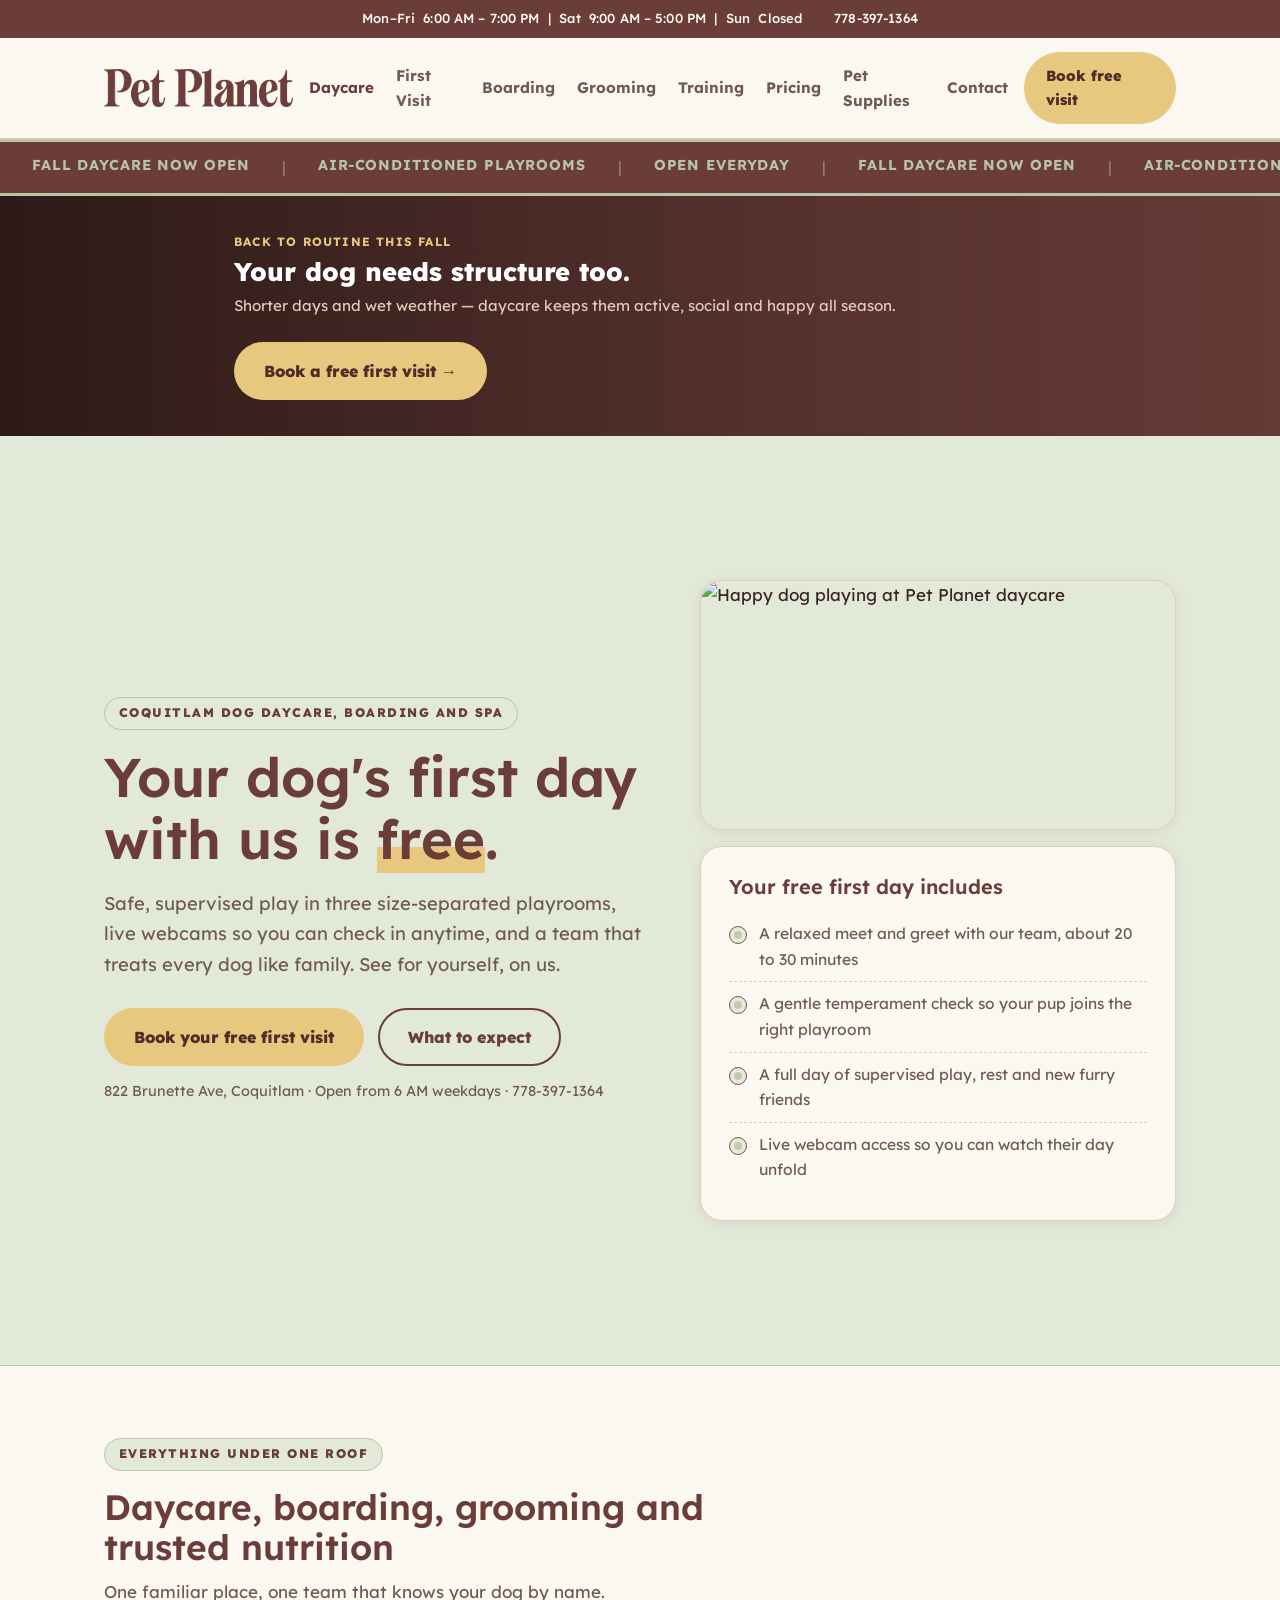
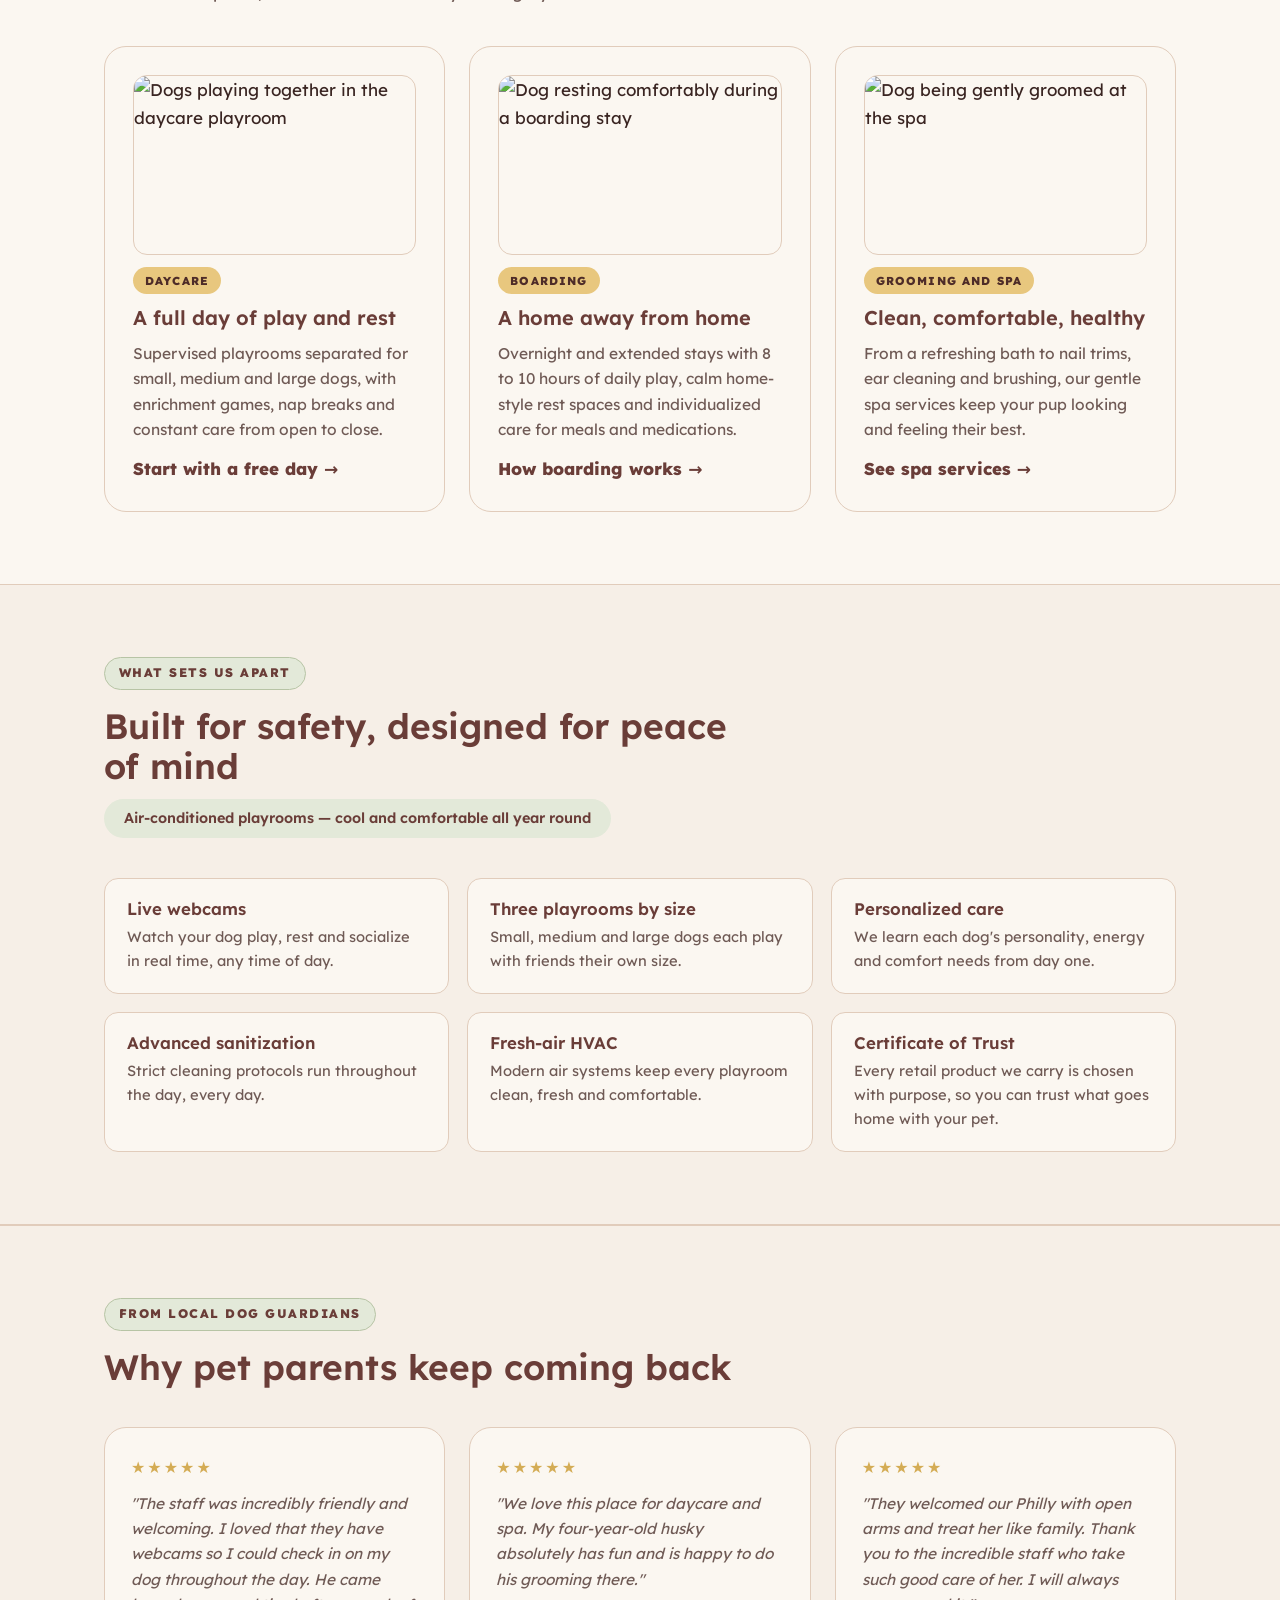
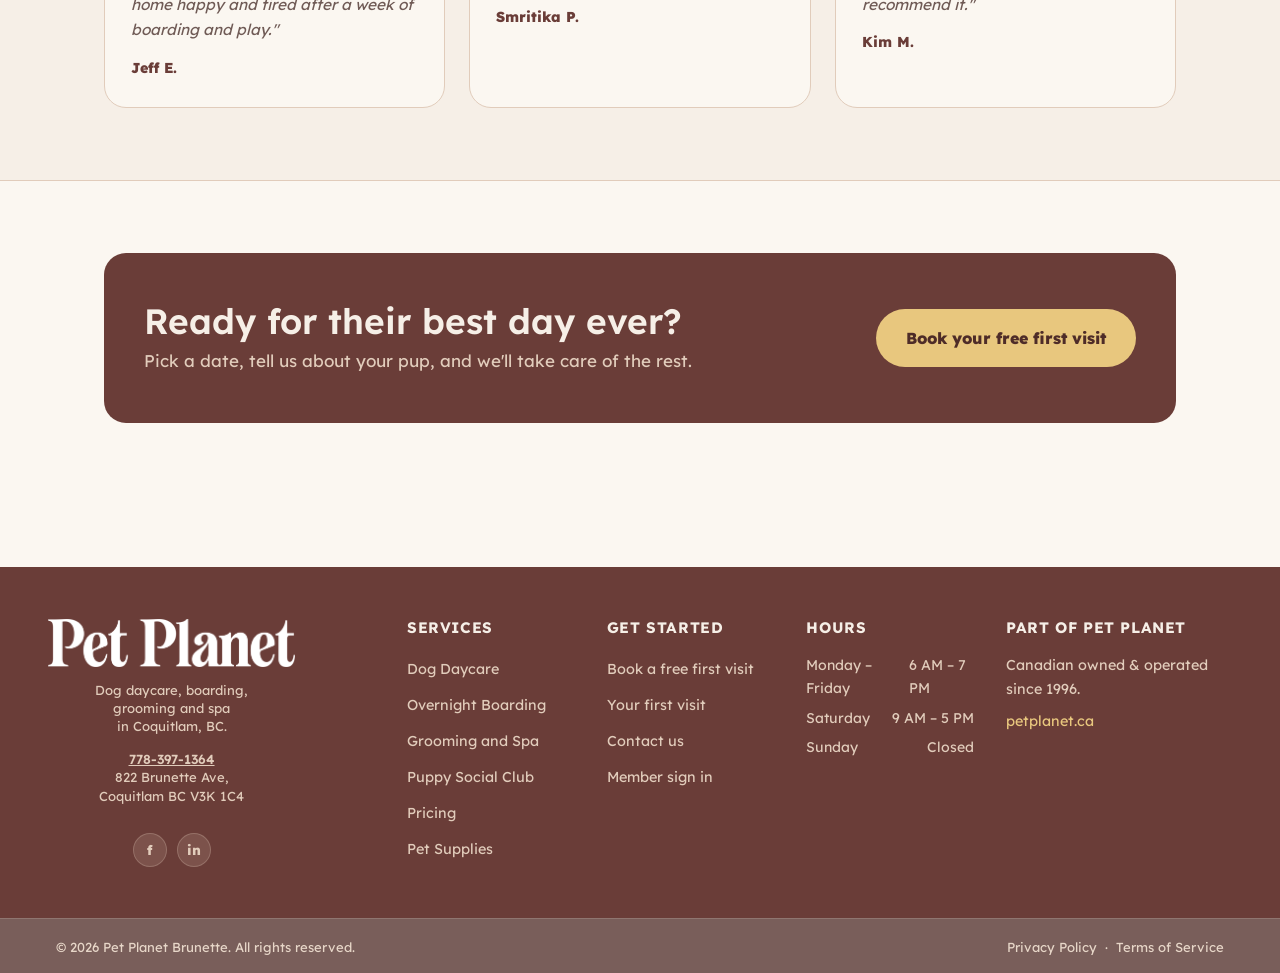
==== index.html @ 29792a13 "Update hours: Sunday closed, top-bar shows Sat/Sun separately - Footer hours-row: Sunday changed fro" ====
<!DOCTYPE html>
<html lang="en">
<head>
<!-- Google tag (gtag.js) -->
<script async src="https://www.googletagmanager.com/gtag/js?id=G-MD1CS3MQ7S"></script>
<script>
  window.dataLayer = window.dataLayer || [];
  function gtag(){dataLayer.push(arguments);}
  gtag('js', new Date());

  gtag('config', 'G-MD1CS3MQ7S');
</script>
<meta charset="UTF-8">
<meta name="viewport" content="width=device-width, initial-scale=1">
<title>Dog Daycare, Boarding and Grooming in Coquitlam | Pet Planet Brunette</title>
<meta name="description" content="Pet Planet Brunette is Coquitlam's dog daycare with live webcams, size-separated playrooms, overnight boarding and spa services. Your dog's first day is free.">
<link rel="preconnect" href="https://fonts.googleapis.com">
<link rel="preconnect" href="https://fonts.gstatic.com" crossorigin>
<link href="https://fonts.googleapis.com/css2?family=Lexend:wght@300;400;500;600;700;800&display=swap" rel="stylesheet">
<link rel="stylesheet" href="assets/styles.css">
</head>
<body>

<div class="top-bar">
  <span>Mon&ndash;Fri &nbsp;6:00 AM &ndash; 7:00 PM &nbsp;|&nbsp; Sat &nbsp;9:00 AM &ndash; 5:00 PM &nbsp;|&nbsp; Sun &nbsp;Closed</span>
  <span><a href="tel:7783971364">778-397-1364</a></span>
</div>
<header class="site-header">
  <div class="header-inner">
    <a class="logo" href="index.html">
      <img class="logo-img"
           src="assets/Pet-Planet-Wordmark-Bark-RGB.png"
           alt="Pet Planet Brunette"
           onerror="this.style.display='none';this.nextElementSibling.style.display='inline'">
      <span class="logo-fallback">Pet Planet <span>Brunette</span></span>
    </a>
    <button class="nav-toggle" aria-expanded="false" aria-label="Open menu">&#9776;</button>
    <nav class="main-nav">
      <a href="index.html" class="active">Daycare</a>
      <a href="first-visit.html">First Visit</a>
      <a href="boarding.html">Boarding</a>
      <a href="grooming.html">Grooming</a>
      <a href="training.html">Training</a>
      <a href="pricing.html">Pricing</a>
      <a href="pet-supplies.html">Pet Supplies</a>
      <a href="contact.html">Contact</a>
    </nav>
    <div class="header-cta">
      
      <a class="btn btn-primary btn-sm" href="book.html">Book free visit</a>
    </div>
  </div>
</header>

<!-- Ticker Ribbon -->
<div class="ticker-wrap">
  <div class="ticker-track">
    <span class="ticker-item">Fall Daycare Now Open</span>
    <span class="ticker-sep">|</span>
    <span class="ticker-item">Air-Conditioned Playrooms</span>
    <span class="ticker-sep">|</span>
    <span class="ticker-item">Open Everyday</span>
    <span class="ticker-sep">|</span>
    <span class="ticker-item">Fall Daycare Now Open</span>
    <span class="ticker-sep">|</span>
    <span class="ticker-item">Air-Conditioned Playrooms</span>
    <span class="ticker-sep">|</span>
    <span class="ticker-item">Open Everyday</span>
    <span class="ticker-sep">|</span>
  </div>
</div>

<section class="summer-banner" style="background:var(--bark);padding:36px 0;">
  <div class="summer-banner-inner" style="max-width:860px;margin:0 auto;padding:0 24px;display:flex;align-items:center;justify-content:space-between;gap:24px;flex-wrap:wrap;">
    <div>
      <p style="font-size:0.75rem;font-weight:700;text-transform:uppercase;letter-spacing:0.1em;color:var(--butter);margin-bottom:6px;">Back to routine this fall</p>
      <h2 style="font-size:1.6rem;font-weight:800;color:#fff;margin:0 0 6px;line-height:1.15;">Your dog needs structure too.</h2>
      <p style="color:var(--bone);font-size:0.95rem;margin:0;">Shorter days and wet weather — daycare keeps them active, social and happy all season.</p>
    </div>
    <a class="btn" href="book.html" style="background:var(--butter);color:var(--bark-deep);font-weight:800;white-space:nowrap;flex-shrink:0;">Book a free first visit &rarr;</a>
  </div>
</section>

<section class="hero">
  <div class="hero-inner">
    <div>
      <span class="eyebrow">Coquitlam dog daycare, boarding and spa</span>
      <h1>Your dog's first day with us is <em>free</em>.</h1>
      <p class="lede">Safe, supervised play in three size-separated playrooms, live webcams so you can check in anytime, and a team that treats every dog like family. See for yourself, on us.</p>
      <div class="hero-actions">
        <a class="btn btn-primary" href="book.html">Book your free first visit</a>
        <a class="btn btn-ghost" href="first-visit.html">What to expect</a>
      </div>
      <p class="hero-note">822 Brunette Ave, Coquitlam &middot; Open from 6 AM weekdays &middot; 778-397-1364</p>
    </div>
    <div>
      <img class="hero-img" src="https://images.unsplash.com/photo-1548199973-03cce0bbc87b?w=800&q=80" alt="Happy dog playing at Pet Planet daycare">
      <div class="hero-card">
      <h3>Your free first day includes</h3>
      <ul>
        <li>A relaxed meet and greet with our team, about 20 to 30 minutes</li>
        <li>A gentle temperament check so your pup joins the right playroom</li>
        <li>A full day of supervised play, rest and new furry friends</li>
        <li>Live webcam access so you can watch their day unfold</li>
      </ul>
      </div>
    </div>
  </div>
</section>

<section>
  <div class="wrap">
    <div class="section-head">
      <span class="eyebrow">Everything under one roof</span>
      <h2>Daycare, boarding, grooming and trusted nutrition</h2>
      <p>One familiar place, one team that knows your dog by name.</p>
    </div>
    <div class="grid-3">
      <div class="card">
        <img loading="lazy" class="card-img" src="https://images.unsplash.com/photo-1587300003388-59208cc962cb?w=800&q=80" alt="Dogs playing together in the daycare playroom">
        <span class="tag">Daycare</span>
        <h3>A full day of play and rest</h3>
        <p>Supervised playrooms separated for small, medium and large dogs, with enrichment games, nap breaks and constant care from open to close.</p>
        <a class="cardlink" href="book.html">Start with a free day</a>
      </div>
      <div class="card">
        <img loading="lazy" class="card-img" src="https://images.unsplash.com/photo-1601758124510-52d02ddb7cbd?w=800&q=80" alt="Dog resting comfortably during a boarding stay">
        <span class="tag">Boarding</span>
        <h3>A home away from home</h3>
        <p>Overnight and extended stays with 8 to 10 hours of daily play, calm home-style rest spaces and individualized care for meals and medications.</p>
        <a class="cardlink" href="boarding.html">How boarding works</a>
      </div>
      <div class="card">
        <img loading="lazy" class="card-img" src="https://petplanet.ca/cdn/shop/files/file-a8862ad0a637fb418cb507e1fcab39f8742d93dd534c00fbfde0d6636567190e.png?v=1776967943&width=1440" alt="Dog being gently groomed at the spa">
        <span class="tag">Grooming and spa</span>
        <h3>Clean, comfortable, healthy</h3>
        <p>From a refreshing bath to nail trims, ear cleaning and brushing, our gentle spa services keep your pup looking and feeling their best.</p>
        <a class="cardlink" href="grooming.html">See spa services</a>
      </div>
    </div>
  </div>
</section>

<section class="alt">
  <div class="wrap">
    <div class="section-head">
      <span class="eyebrow">What sets us apart</span>
      <h2>Built for safety, designed for peace of mind</h2>
      <p class="ac-note" style="display:inline-flex;align-items:center;gap:8px;background:var(--sage-light);border-radius:999px;padding:8px 20px;font-size:0.9rem;font-weight:600;color:var(--bark);margin-top:12px;">Air-conditioned playrooms &mdash; cool and comfortable all year round</p>
    </div>
    <div class="features">
      <div class="feature"><h3>Live webcams</h3><p>Watch your dog play, rest and socialize in real time, any time of day.</p></div>
      <div class="feature"><h3>Three playrooms by size</h3><p>Small, medium and large dogs each play with friends their own size.</p></div>
      <div class="feature"><h3>Personalized care</h3><p>We learn each dog's personality, energy and comfort needs from day one.</p></div>
      <div class="feature"><h3>Advanced sanitization</h3><p>Strict cleaning protocols run throughout the day, every day.</p></div>
      <div class="feature"><h3>Fresh-air HVAC</h3><p>Modern air systems keep every playroom clean, fresh and comfortable.</p></div>
      <div class="feature"><h3>Certificate of Trust</h3><p>Every retail product we carry is chosen with purpose, so you can trust what goes home with your pet.</p></div>
    </div>
  </div>
</section>


<section class="alt">
  <div class="wrap">
    <div class="section-head">
      <span class="eyebrow">From local dog guardians</span>
      <h2>Why pet parents keep coming back</h2>
    </div>
    <div class="grid-3">
      <div class="review">
        <div class="stars">&#9733;&#9733;&#9733;&#9733;&#9733;</div>
        <p>"The staff was incredibly friendly and welcoming. I loved that they have webcams so I could check in on my dog throughout the day. He came home happy and tired after a week of boarding and play."</p>
        <p class="who">Jeff E.</p>
      </div>
      <div class="review">
        <div class="stars">&#9733;&#9733;&#9733;&#9733;&#9733;</div>
        <p>"We love this place for daycare and spa. My four-year-old husky absolutely has fun and is happy to do his grooming there."</p>
        <p class="who">Smritika P.</p>
      </div>
      <div class="review">
        <div class="stars">&#9733;&#9733;&#9733;&#9733;&#9733;</div>
        <p>"They welcomed our Philly with open arms and treat her like family. Thank you to the incredible staff who take such good care of her. I will always recommend it."</p>
        <p class="who">Kim M.</p>
      </div>
    </div>
  </div>
</section>

<section>
  <div class="wrap">
    <div class="cta-banner">
      <div>
        <h2>Ready for their best day ever?</h2>
        <p>Pick a date, tell us about your pup, and we'll take care of the rest.</p>
      </div>
      <a class="btn btn-primary" href="book.html">Book your free first visit</a>
    </div>
  </div>
</section>

<footer class="site-footer">
  <div class="footer-left">
    <img src="assets/Pet-Planet-Wordmark-Bark-RGB.png" alt="Pet Planet Brunette" style="filter:brightness(10);">
    <p>Dog daycare, boarding,<br>grooming and spa<br>in Coquitlam, BC.</p>
    <p><a href="tel:7783971364" style="color:var(--bone);font-weight:600;">778-397-1364</a><br>822 Brunette Ave,<br>Coquitlam BC V3K 1C4</p>
    <div class="footer-social">
      <a href="https://www.facebook.com/Petplanetbrunette" aria-label="Facebook" title="Facebook">f</a>
      <a href="https://www.instagram.com/petplanetbrunette/" aria-label="Instagram" title="Instagram">in</a>
    </div>
  </div>
  <div class="footer-right">
    <div>
      <h4>Services</h4>
      <ul>
        <li><a href="index.html">Dog Daycare</a></li>
        <li><a href="boarding.html">Overnight Boarding</a></li>
        <li><a href="grooming.html">Grooming and Spa</a></li>
        <li><a href="training.html">Puppy Social Club</a></li>
        <li><a href="pricing.html">Pricing</a></li>
        <li><a href="pet-supplies.html">Pet Supplies</a></li>
      </ul>
    </div>
    <div>
      <h4>Get Started</h4>
      <ul>
        <li><a href="book.html">Book a free first visit</a></li>
        <li><a href="first-visit.html">Your first visit</a></li>
        <li><a href="contact.html">Contact us</a></li>
        <li><a href="https://petplanetdaycare.portal.gingrapp.com/public/login">Member sign in</a></li>
      </ul>
    </div>
    <div>
      <h4>Hours</h4>
      <div class="hours-row"><span>Monday &ndash; Friday</span><span>6 AM &ndash; 7 PM</span></div>
      <div class="hours-row"><span>Saturday</span><span>9 AM &ndash; 5 PM</span></div>
      <div class="hours-row"><span>Sunday</span><span>Closed</span></div>
    </div>
    <div>
      <h4>Part of Pet Planet</h4>
      <p>Canadian owned &amp; operated since 1996.</p>
      <p style="margin-top:8px;"><a href="https://petplanet.ca" style="color:var(--butter);">petplanet.ca</a></p>
    </div>
  </div>
</footer>
<div class="footer-legal">
  <span>&copy; 2026 Pet Planet Brunette. All rights reserved.</span>
  <span>
    <a href="https://petplanet.ca/policies/privacy-policy">Privacy Policy</a> &nbsp;&middot;&nbsp;
    <a href="https://petplanet.ca/policies/terms-of-service">Terms of Service</a>
  </span>
</div><script src="assets/app.js?v=20261023"></script>
</body>
</html>
---- assets/styles.css ----
/* Pet Planet Brunette — brand palette only:
   Bark #6A3D38 | Sage #B7C4A5 | Butter #E8C77E | Bone #E1CCBB */

:root {
  --bark: #6A3D38;
  --bark-deep: #4E2C28;
  --sage: #B7C4A5;
  --sage-light: #E3E9D9;
  --butter: #E8C77E;
  --butter-deep: #D4AC55;
  --bone: #E1CCBB;
  --bone-light: #F6EFE7;
  --bone-lighter: #FBF7F1;
  --ink: #3A2522;
  --ink-soft: #6F5A55;
  --radius: 14px;
  --radius-lg: 22px;
  --shadow: 0 2px 14px rgba(106, 61, 56, 0.10);
  --max: 1120px;
}

* { margin: 0; padding: 0; box-sizing: border-box; }

/* Prevent horizontal overflow on all screens */
html, body { overflow-x: hidden; max-width: 100%; }

html { scroll-behavior: smooth; }

body {
  font-family: "Lexend", system-ui, sans-serif;
  color: var(--ink);
  background: var(--bone-lighter);
  line-height: 1.65;
  font-size: 17px;
}

h1, h2, h3, .display {
  font-family: "Lexend", sans-serif;
  font-weight: 600;
  line-height: 1.15;
  color: var(--bark);
}

h1 { font-size: clamp(2.1rem, 4.5vw, 3.4rem); }
h2 { font-size: clamp(1.6rem, 3vw, 2.2rem); }
h3 { font-size: 1.25rem; }

p { color: var(--ink-soft); }

a { color: var(--bark); }

img { max-width: 100%; display: block; }

.wrap { max-width: var(--max); margin: 0 auto; padding: 0 24px; }

.eyebrow {
  display: inline-block;
  font-size: 0.78rem;
  font-weight: 800;
  letter-spacing: 0.12em;
  text-transform: uppercase;
  color: var(--bark);
  background: var(--sage-light);
  border: 1px solid var(--sage);
  padding: 5px 14px;
  border-radius: 999px;
  margin-bottom: 16px;
}

/* Buttons */
.btn {
  display: inline-flex;
  align-items: center;
  justify-content: center;
  font-family: "Lexend", sans-serif;
  font-weight: 800;
  font-size: 1rem;
  text-decoration: none;
  border-radius: 999px;
  padding: 14px 28px;
  min-height: 48px;
  border: 2px solid transparent;
  cursor: pointer;
  transition: transform 0.15s ease, box-shadow 0.15s ease, background 0.15s ease;
}
.btn:hover { transform: translateY(-2px); box-shadow: var(--shadow); }
.btn:focus-visible { outline: 3px solid var(--butter-deep); outline-offset: 2px; }

.btn-primary { background: var(--butter); color: var(--bark-deep); }
.btn-primary:hover { background: var(--butter-deep); }

.btn-dark { background: var(--bark); color: var(--bone-light); }
.btn-dark:hover { background: var(--bark-deep); }

.btn-ghost {
  background: transparent;
  color: var(--bark);
  border-color: var(--bark);
}
.btn-ghost:hover { background: var(--bone-light); }

.btn-sm { padding: 10px 20px; font-size: 0.92rem; min-height: 44px; }

/* Top bar */
.top-bar {
  background: var(--bark);
  color: var(--bone-lighter);
  display: flex;
  justify-content: center;
  gap: 32px;
  padding: 8px 24px;
  font-size: 0.82rem;
  font-weight: 500;
  letter-spacing: 0.01em;
}
.top-bar a { color: var(--bone-lighter); text-decoration: none; }
.top-bar a:hover { text-decoration: underline; }

/* Logo fallback */
.logo-fallback {
  font-family: "Lexend", sans-serif;
  font-weight: 700;
  font-size: 1.1rem;
  color: var(--bark);
  display: none;
}
.logo-fallback span { color: var(--butter-deep, #b8960a); }

/* Header */
.site-header {
  background: var(--bone-lighter);
  border-bottom: 1px solid var(--bone);
  position: sticky;
  top: 0;
  z-index: 50;
}
.header-inner {
  display: flex;
  align-items: center;
  justify-content: space-between;
  gap: 16px;
  padding: 14px 24px;
  max-width: var(--max);
  margin: 0 auto;
}
.logo {
  font-family: "Lexend", sans-serif;
  font-weight: 700;
  font-size: 1.35rem;
  color: var(--bark);
  text-decoration: none;
  letter-spacing: 0.01em;
  white-space: nowrap;
}
.logo span { color: var(--butter-deep); }

.main-nav { display: flex; align-items: center; gap: 22px; }
.main-nav a {
  text-decoration: none;
  font-weight: 700;
  font-size: 0.95rem;
  color: var(--ink-soft);
  min-height: 44px;
  display: inline-flex;
  align-items: center;
}
.main-nav a:hover, .main-nav a.active { color: var(--bark); }

.header-cta { display: flex; align-items: center; gap: 12px; }
.signin-link {
  font-size: 0.88rem;
  font-weight: 700;
  color: var(--ink-soft);
  text-decoration: none;
}
.signin-link:hover { color: var(--bark); }

.nav-toggle {
  display: none;
  background: none;
  border: 2px solid var(--bark);
  border-radius: 8px;
  color: var(--bark);
  font-size: 1.2rem;
  padding: 4px 10px;
  cursor: pointer;
}

/* Hero */
.hero {
  background: var(--sage-light);
  border-bottom: 1px solid var(--sage);
}
.hero-inner {
  display: grid;
  grid-template-columns: 1.15fr 1fr;
  gap: 48px;
  align-items: center;
  padding: 72px 24px;
  max-width: var(--max);
  margin: 0 auto;
}
.hero h1 em {
  font-style: normal;
  background: linear-gradient(transparent 62%, var(--butter) 62%);
}
.hero p.lede { font-size: 1.15rem; margin: 18px 0 28px; }
.hero-actions { display: flex; gap: 14px; flex-wrap: wrap; }
.hero-note { margin-top: 14px; font-size: 0.9rem; color: var(--ink-soft); }

.hero-card {
  background: var(--bone-lighter);
  border: 1px solid var(--bone);
  border-radius: var(--radius-lg);
  box-shadow: var(--shadow);
  padding: 28px;
}
.hero-card h3 { margin-bottom: 8px; }
.hero-card ul { list-style: none; margin-top: 14px; }
.hero-card li {
  padding: 9px 0 9px 30px;
  position: relative;
  color: var(--ink-soft);
  border-bottom: 1px dashed var(--bone);
  font-size: 0.97rem;
}
.hero-card li:last-child { border-bottom: none; }
.hero-card li::before {
  content: "";
  position: absolute;
  left: 0;
  top: 14px;
  width: 16px;
  height: 16px;
  border-radius: 50%;
  background: var(--sage);
  box-shadow: inset 0 0 0 4px var(--sage-light);
  border: 1px solid var(--bark);
  opacity: 0.85;
}

/* Sections */
section { padding: 72px 0; }
.section-head { max-width: 640px; margin-bottom: 40px; }
.section-head p { margin-top: 10px; }
.center { text-align: center; }
.center .section-head { margin-left: auto; margin-right: auto; }

.alt { background: var(--bone-light); border-top: 1px solid var(--bone); border-bottom: 1px solid var(--bone); }
.dark { background: var(--bark); }
.dark h2, .dark h3 { color: var(--bone-light); }
.dark p { color: var(--bone); }

/* Cards */
.grid-3 { display: grid; grid-template-columns: repeat(3, 1fr); gap: 24px; }
.grid-2 { display: grid; grid-template-columns: repeat(2, 1fr); gap: 24px; }

.card {
  background: var(--bone-lighter);
  border: 1px solid var(--bone);
  border-radius: var(--radius-lg);
  padding: 28px;
  display: flex;
  flex-direction: column;
  gap: 12px;
}
.card .tag {
  align-self: flex-start;
  font-size: 0.72rem;
  font-weight: 800;
  letter-spacing: 0.1em;
  text-transform: uppercase;
  color: var(--bark-deep);
  background: var(--butter);
  padding: 4px 12px;
  border-radius: 999px;
}
.card p { font-size: 0.97rem; flex-grow: 1; }
.card a.cardlink { font-weight: 800; text-decoration: none; }
.card a.cardlink::after { content: " \2192"; }

/* Steps */
.steps { counter-reset: step; display: grid; grid-template-columns: repeat(3, 1fr); gap: 24px; }
.step {
  counter-increment: step;
  background: var(--bone-lighter);
  border: 1px solid var(--bone);
  border-radius: var(--radius-lg);
  padding: 28px;
}
.step::before {
  content: counter(step);
  display: inline-grid;
  place-items: center;
  width: 44px;
  height: 44px;
  border-radius: 50%;
  background: var(--bark);
  color: var(--butter);
  font-family: "Lexend", sans-serif;
  font-weight: 700;
  font-size: 1.2rem;
  margin-bottom: 14px;
}
.step h3 { margin-bottom: 8px; }
.step p { font-size: 0.96rem; }

/* Feature list */
.features { display: grid; grid-template-columns: repeat(3, 1fr); gap: 18px; }
.feature {
  background: var(--bone-lighter);
  border: 1px solid var(--bone);
  border-radius: var(--radius);
  padding: 20px 22px;
}
.feature h3 { font-size: 1.05rem; margin-bottom: 6px; }
.feature p { font-size: 0.92rem; }

/* Reviews */
.review {
  background: var(--bone-lighter);
  border: 1px solid var(--bone);
  border-radius: var(--radius-lg);
  padding: 26px;
}
.stars { color: var(--butter-deep); letter-spacing: 2px; font-size: 1rem; margin-bottom: 10px; }
.review p { font-size: 0.96rem; font-style: italic; }
.review .who { margin-top: 14px; font-style: normal; font-weight: 800; color: var(--bark); font-size: 0.9rem; }

/* Price tables */
.price-block {
  background: var(--bone-lighter);
  border: 1px solid var(--bone);
  border-radius: var(--radius-lg);
  padding: 26px;
}
.price-block h3 { margin-bottom: 14px; }
.price-row {
  display: flex;
  justify-content: space-between;
  gap: 16px;
  padding: 9px 0;
  border-bottom: 1px dashed var(--bone);
  font-size: 0.97rem;
  color: var(--ink-soft);
}
.price-row:last-child { border-bottom: none; }
.price-row strong { color: var(--bark); white-space: nowrap; }

table.enroll {
  width: 100%;
  border-collapse: collapse;
  font-size: 0.96rem;
}
table.enroll th, table.enroll td {
  text-align: left;
  padding: 10px 12px;
  border-bottom: 1px solid var(--bone);
  color: var(--ink-soft);
}
table.enroll th { color: var(--bark); font-weight: 800; background: var(--sage-light); }
table.enroll tr:last-child td { border-bottom: none; }

/* Specials */
.special {
  position: relative;
  background: var(--bone-lighter);
  border: 2px solid var(--bone);
  border-radius: var(--radius-lg);
  padding: 30px 26px 26px;
  display: flex;
  flex-direction: column;
}
.special.popular { border-color: var(--butter-deep); background: #FDF6E6; }
.special .badge {
  position: absolute;
  top: -14px;
  left: 24px;
  background: var(--butter);
  color: var(--bark-deep);
  font-size: 0.74rem;
  font-weight: 800;
  letter-spacing: 0.08em;
  text-transform: uppercase;
  padding: 5px 14px;
  border-radius: 999px;
}
.special .price {
  font-family: "Lexend", sans-serif;
  font-size: 2.4rem;
  color: var(--bark);
  margin: 6px 0 2px;
}
.special .price small { font-size: 1rem; color: var(--ink-soft); font-family: "Lexend", sans-serif; }
.special ul { list-style: none; margin: 16px 0 22px; flex-grow: 1; }
.special li {
  padding: 7px 0 7px 26px;
  position: relative;
  font-size: 0.95rem;
  color: var(--ink-soft);
  border-bottom: 1px dashed var(--bone);
}
.special li:last-child { border-bottom: none; }
.special li::before {
  content: "\2713";
  position: absolute;
  left: 0;
  color: var(--bark);
  font-weight: 800;
}

/* Requirements / checklist */
.checklist { list-style: none; }
.checklist li {
  background: var(--bone-lighter);
  border: 1px solid var(--bone);
  border-radius: var(--radius);
  padding: 16px 18px 16px 48px;
  margin-bottom: 12px;
  position: relative;
  font-size: 0.97rem;
  color: var(--ink-soft);
}
.checklist li::before {
  content: "\2713";
  position: absolute;
  left: 18px;
  top: 15px;
  width: 20px;
  height: 20px;
  border-radius: 50%;
  background: var(--sage);
  color: var(--bark-deep);
  font-size: 0.8rem;
  font-weight: 800;
  display: grid;
  place-items: center;
}
.checklist strong { color: var(--bark); }

/* CTA banner */
.cta-banner {
  background: var(--bark);
  border-radius: var(--radius-lg);
  padding: 48px 40px;
  display: flex;
  align-items: center;
  justify-content: space-between;
  gap: 28px;
  flex-wrap: wrap;
}
.cta-banner h2 { color: var(--bone-light); }
.cta-banner p { color: var(--bone); margin-top: 6px; }

/* Booking calendar */
.booking-shell {
  display: grid;
  grid-template-columns: 1.1fr 1fr;
  gap: 28px;
  align-items: start;
}
.panel {
  background: var(--bone-lighter);
  border: 1px solid var(--bone);
  border-radius: var(--radius-lg);
  padding: 26px;
  box-shadow: var(--shadow);
}
.panel h3 { margin-bottom: 4px; }
.panel .sub { font-size: 0.9rem; margin-bottom: 18px; }

.cal-head {
  display: flex;
  align-items: center;
  justify-content: space-between;
  margin-bottom: 14px;
}
.cal-head .month { font-family: "Lexend", sans-serif; font-weight: 600; color: var(--bark); font-size: 1.1rem; }
.cal-nav {
  background: var(--bone-light);
  border: 1px solid var(--bone);
  border-radius: 8px;
  width: 36px;
  height: 36px;
  font-size: 1rem;
  color: var(--bark);
  cursor: pointer;
}
.cal-nav:disabled { opacity: 0.35; cursor: default; }

.cal-grid {
  display: grid;
  grid-template-columns: repeat(7, 1fr);
  gap: 6px;
}
.cal-dow {
  font-size: 0.72rem;
  font-weight: 800;
  text-transform: uppercase;
  letter-spacing: 0.06em;
  color: var(--ink-soft);
  text-align: center;
  padding-bottom: 4px;
}
.cal-day {
  aspect-ratio: 1;
  border: 1px solid var(--bone);
  background: #fff;
  border-radius: 10px;
  font-family: "Lexend", sans-serif;
  font-weight: 700;
  font-size: 0.92rem;
  color: var(--bark);
  cursor: pointer;
  transition: background 0.12s ease;
}
.cal-day:hover:not(:disabled) { background: var(--sage-light); }
.cal-day:disabled { background: transparent; border-color: transparent; color: var(--bone); cursor: default; }
.cal-day.empty { visibility: hidden; }
.cal-day.selected { background: var(--bark); color: var(--butter); border-color: var(--bark); }

.slot-grid { display: grid; grid-template-columns: repeat(3, 1fr); gap: 10px; margin-top: 8px; }
.slot {
  border: 1.5px solid var(--bone);
  background: #fff;
  border-radius: 10px;
  padding: 10px 6px;
  font-weight: 700;
  font-size: 0.9rem;
  color: var(--bark);
  cursor: pointer;
}
.slot:hover { background: var(--sage-light); }
.slot.selected { background: var(--butter); border-color: var(--butter-deep); }
.slot-hint { font-size: 0.88rem; color: var(--ink-soft); margin-top: 12px; }

/* Form */
.form-grid { display: grid; grid-template-columns: 1fr 1fr; gap: 14px; }
.form-grid .full { grid-column: 1 / -1; }
label { font-size: 0.86rem; font-weight: 800; color: var(--bark); display: block; margin-bottom: 5px; }
input, select, textarea {
  width: 100%;
  font-family: "Lexend", sans-serif;
  font-size: 16px; /* 16px prevents iOS auto-zoom on focus */
  color: var(--ink);
  background: #fff;
  border: 1.5px solid var(--bone);
  border-radius: 10px;
  padding: 13px 15px;
  min-height: 48px;
}
input:focus, select:focus, textarea:focus {
  outline: none;
  border-color: var(--bark);
  box-shadow: 0 0 0 3px var(--sage-light);
}
textarea { resize: vertical; min-height: 84px; }

.summary {
  background: var(--sage-light);
  border: 1px solid var(--sage);
  border-radius: var(--radius);
  padding: 14px 16px;
  font-size: 0.93rem;
  color: var(--bark-deep);
  margin-bottom: 16px;
  font-weight: 700;
}

.confirm {
  text-align: center;
  padding: 40px 20px;
}
.confirm .paw {
  width: 64px;
  height: 64px;
  border-radius: 50%;
  background: var(--sage);
  display: grid;
  place-items: center;
  margin: 0 auto 18px;
  font-size: 1.6rem;
  color: var(--bark-deep);
  font-weight: 800;
}
.hidden { display: none !important; }

/* FAQ */
details {
  background: var(--bone-lighter);
  border: 1px solid var(--bone);
  border-radius: var(--radius);
  padding: 18px 22px;
  margin-bottom: 12px;
}
details summary {
  font-weight: 800;
  color: var(--bark);
  cursor: pointer;
  font-size: 1rem;
}
details p { margin-top: 10px; font-size: 0.95rem; }


/* Images */
.hero-side-img {
  width: 100%;
  height: 340px;
  object-fit: cover;
  border-radius: var(--radius-lg);
  border: 1px solid var(--bone);
  box-shadow: var(--shadow);
}
@media (max-width: 920px) {
  .hero-side-img { height: 240px; }
}
.hero-img {
  width: 100%;
  height: 250px;
  object-fit: cover;
  border-radius: var(--radius-lg);
  border: 1px solid var(--bone);
  box-shadow: var(--shadow);
  margin-bottom: 16px;
}
.card-img {
  width: 100%;
  height: 180px;
  object-fit: cover;
  border-radius: var(--radius);
  border: 1px solid var(--bone);
}
.split-img {
  width: 100%;
  height: 100%;
  min-height: 280px;
  object-fit: cover;
  border-radius: var(--radius-lg);
  border: 1px solid var(--bone);
  box-shadow: var(--shadow);
}
.banner-img {
  width: 100%;
  height: 320px;
  object-fit: cover;
  border-radius: var(--radius-lg);
  border: 1px solid var(--bone);
}

/* Footer */
.site-footer {
  display: flex;
  margin-top: 72px;
  min-height: 260px;
}
.footer-left {
  background: var(--bark);
  padding: 48px 56px 48px 48px;
  display: flex;
  flex-direction: column;
  align-items: center;
  justify-content: center;
  min-width: 260px;
  gap: 14px;
  text-align: center;
}
.footer-left img { height: 48px; width: auto; }
.footer-left p { font-size: 0.82rem; color: var(--bone); line-height: 1.4; margin: 0; }
.footer-left p a { color: var(--bone); font-weight: 600; }
.footer-left p a:hover { color: var(--butter); }
.footer-right {
  flex: 1;
  background: var(--bark);
  color: var(--bone);
  padding: 48px 56px;
  display: grid;
  grid-template-columns: 1fr 1fr 1fr 1.3fr;
  gap: 32px;
  align-content: start;
}
.footer-right h4 {
  font-family: "Lexend", sans-serif;
  color: var(--bone-light);
  font-size: 0.95rem;
  font-weight: 700;
  margin-bottom: 14px;
  text-transform: uppercase;
  letter-spacing: 0.04em;
}
.footer-right a { color: var(--bone); text-decoration: none; font-size: 0.9rem; }
.footer-right a:hover { color: var(--butter); }
.footer-right ul { list-style: none; }
.footer-right li { margin-bottom: 8px; }
.footer-right p { color: var(--bone); font-size: 0.9rem; }
.hours-row { display: flex; justify-content: space-between; font-size: 0.88rem; margin-bottom: 6px; gap: 12px; }
.footer-social { display: flex; gap: 10px; margin-top: 4px; }
.footer-social a {
  display: inline-grid;
  place-items: center;
  width: 34px; height: 34px;
  border-radius: 50%;
  background: rgba(225,204,187,0.15);
  color: var(--bone);
  font-size: 0.85rem;
  font-weight: 800;
  text-decoration: none;
  border: 1px solid rgba(225,204,187,0.25);
}
.footer-social a:hover { background: rgba(225,204,187,0.3); color: var(--butter); }
.footer-legal {
  background: var(--bark-deep);
  padding: 14px 56px;
  display: flex;
  justify-content: flex-end;
  flex-wrap: wrap;
  gap: 10px;
  font-size: 0.8rem;
  color: rgba(225,204,187,0.6);
}
.footer-legal a { color: rgba(225,204,187,0.6); text-decoration: none; }
.footer-legal a:hover { color: var(--butter); }


/* Ticker Ribbon */
.ticker-wrap {
  background: #6A3D38;
  overflow: hidden;
  padding: 12px 0;
  border-top: 3px solid #B7C4A5;
  border-bottom: 3px solid #B7C4A5;
  width: 100%;
}
.ticker-track {
  display: flex;
  width: max-content;
  animation: ticker-scroll 20s linear infinite;
}
.ticker-item {
  display: inline-block;
  font-size: 0.9rem;
  font-weight: 700;
  color: #B7C4A5;
  letter-spacing: 0.06em;
  text-transform: uppercase;
  padding: 0 32px;
  white-space: nowrap;
}
.ticker-sep {
  color: #B7C4A5;
  opacity: 0.5;
  font-size: 1rem;
  align-self: center;
}
@keyframes ticker-scroll {
  0%   { transform: translateX(0); }
  100% { transform: translateX(-50%); }
}

/* Summer Banner */
.summer-banner {
  position: relative;
  overflow: hidden;
  background: url('Daycare Dogs Home page.jpg') center/cover no-repeat;
  border-radius: 0;
  margin: 0;
}
.summer-banner::before {
  content: '';
  position: absolute;
  inset: 0;
  background: linear-gradient(to right, rgba(0,0,0,0.58) 0%, rgba(0,0,0,0.2) 60%, rgba(0,0,0,0.05) 100%);
}
.summer-banner-inner {
  position: relative;
  max-width: var(--max);
  margin: 0 auto;
  padding: 72px 56px;
}
.summer-banner-text { max-width: 520px; }
.summer-badges { display: flex; gap: 10px; margin-bottom: 20px; }
.badge-summer {
  background: #e8620a;
  color: #fff;
  font-size: 0.78rem;
  font-weight: 700;
  letter-spacing: 0.06em;
  padding: 5px 14px;
  border-radius: 999px;
}
.badge-limited {
  background: #2a9d5c;
  color: #fff;
  font-size: 0.78rem;
  font-weight: 700;
  letter-spacing: 0.06em;
  padding: 5px 14px;
  border-radius: 999px;
}
.summer-title { color: #fff; font-size: clamp(2rem, 4vw, 3rem); margin-bottom: 10px; }
.summer-sub { color: rgba(255,255,255,0.88); font-size: 1rem; margin-bottom: 16px; }
.summer-price { font-size: 2.8rem; font-weight: 800; color: #fff; line-height: 1; margin-bottom: 24px; }
.summer-price small { font-size: 1rem; font-weight: 400; opacity: 0.85; }
@media (max-width: 768px) {
  .summer-banner { margin: 0; border-radius: 0; }
  .summer-banner-inner { padding: 48px 28px; }
}

/* Logo image */
.logo-img { height: 38px; width: auto; display: block; }

/* Header phone */
.header-phone {
  font-size: 0.88rem;
  font-weight: 700;
  color: var(--bark);
  text-decoration: none;
  white-space: nowrap;
  border: 1.5px solid var(--bone);
  border-radius: 999px;
  padding: 7px 14px;
  background: var(--bone-lighter);
}
.header-phone:hover { background: var(--bone-light); }

@media (max-width: 920px) {
  .header-phone { display: none; }
}

/* Footer brand strip */
.footer-brand {
  display: flex;
  align-items: center;
  gap: 14px;
  margin-bottom: 10px;
}
.footer-tagline {
  font-size: 0.82rem;
  color: var(--bone);
  margin-top: 4px;
  line-height: 1.4;
}
.footer-social { display: flex; gap: 10px; margin-top: 14px; }
.footer-social a {
  display: inline-grid;
  place-items: center;
  width: 34px; height: 34px;
  border-radius: 50%;
  background: rgba(225,204,187,0.15);
  color: var(--bone);
  font-size: 0.85rem;
  font-weight: 800;
  text-decoration: none;
  border: 1px solid rgba(225,204,187,0.25);
}
.footer-social a:hover { background: rgba(225,204,187,0.3); color: var(--butter); }
.footer-legal {
  border-top: 1px solid rgba(225,204,187,0.2);
  padding-top: 18px;
  display: flex;
  justify-content: space-between;
  flex-wrap: wrap;
  gap: 10px;
  font-size: 0.82rem;
  color: var(--bone);
  opacity: 0.75;
}
.footer-legal a { color: var(--bone); text-decoration: none; }
.footer-legal a:hover { color: var(--butter); }

/* Mobile nav CTA button — hidden on desktop, shown inside hamburger menu */
.nav-cta-mobile { display: none !important; }

/* Responsive */
@media (max-width: 920px) {
  .hero-inner, .booking-shell, .grid-2 { grid-template-columns: 1fr; }
  .grid-3, .steps, .features { grid-template-columns: 1fr 1fr; }
  .footer-right { grid-template-columns: 1fr 1fr; padding: 36px 32px; }
  .footer-left { min-width: 180px; padding: 36px 40px 36px 28px; }
  .footer-left img { height: 40px; }
  .main-nav {
    display: none;
    position: absolute;
    top: 100%;
    left: 0;
    right: 0;
    background: var(--bone-lighter);
    border-bottom: 2px solid var(--bone);
    flex-direction: column;
    align-items: flex-start;
    padding: 16px 24px 20px;
    gap: 4px;
    box-shadow: 0 8px 24px rgba(106,61,56,0.10);
    z-index: 100;
  }
  .main-nav a { width: 100%; padding: 12px 0; border-bottom: 1px solid var(--bone); font-size: 1rem; }
  .main-nav a:last-of-type { border-bottom: none; }
  .main-nav.open { display: flex; }
  .nav-toggle { display: block; min-height: 44px; min-width: 44px; }
  .signin-link { display: none; }
  /* Hide header CTA button — shown inside nav instead */
  .header-cta .btn { display: none; }
  .main-nav.open .nav-cta-mobile { display: inline-flex !important; margin-top: 12px; width: 100%; justify-content: center; }
}

@media (max-width: 600px) {
  .wrap { padding: 0 16px; }
  .grid-3, .steps, .features, .form-grid { grid-template-columns: 1fr; }
  .site-footer { flex-direction: column; }
  .footer-left { border-radius: 0; padding: 32px 24px; min-width: 100%; }
  .footer-right { grid-template-columns: 1fr; padding: 32px 24px; }
  .footer-legal { padding: 14px 24px; justify-content: center; text-align: center; }
  .slot-grid { grid-template-columns: 1fr 1fr; }
  .slot { min-height: 48px; font-size: 0.95rem; }
  section { padding: 44px 0; }
  /* Hero */
  .hero-inner { padding: 36px 16px; gap: 24px; }
  .hero p.lede { font-size: 1rem; margin: 12px 0 18px; }
  .hero-actions { flex-direction: column; align-items: stretch; }
  .hero-actions .btn { width: 100%; }
  .hero-side-img { height: 200px; }
  .hero-img { height: 200px; }
  /* CTA banner */
  .cta-banner { padding: 28px 20px; flex-direction: column; align-items: stretch; gap: 18px; }
  .cta-banner .btn { width: 100%; }
  /* Summer banner */
  .summer-banner-inner { padding: 36px 20px; }
  .summer-price { font-size: 1.8rem; }
  .summer-title { font-size: 1.8rem; }
  /* Top bar: hide on mobile to save space */
  .top-bar { display: none; }
  /* Section head */
  .section-head { margin-bottom: 24px; }
  /* Hours table */
  .hours-row { flex-direction: column; gap: 2px; margin-bottom: 10px; }
  /* Calendar */
  .cal-day { min-height: 40px; font-size: 0.82rem; border-radius: 8px; }
  .cal-dow { font-size: 0.65rem; }
  /* Checklist */
  .checklist li { padding: 14px 16px 14px 44px; }
  /* Cards */
  .card { padding: 20px; }
  .card-img { height: 160px; }
}

@media (max-width: 380px) {
  h1 { font-size: 1.75rem; }
  h2 { font-size: 1.4rem; }
  .btn { font-size: 0.95rem; padding: 13px 22px; }
  .summer-price { font-size: 1.6rem; }
}

/* Table overflow on mobile */
table.enroll { display: block; overflow-x: auto; -webkit-overflow-scrolling: touch; }

/* Ensure all images never overflow */
img, iframe { max-width: 100%; }

/* Booking page mobile fixes */
@media (max-width: 900px) {
  .booking-shell {
    display: grid !important;
    grid-template-columns: 1fr !important;
    gap: 20px !important;
  }
  .booking-shell > div { width: 100% !important; box-sizing: border-box; }
  .booking-shell .panel { width: 100%; box-sizing: border-box; }
  .cal-grid { gap: 4px; }
  .cal-day { min-height: 38px; font-size: 0.78rem; }
  .cal-head { gap: 8px; }
  /* Fix submit button on mobile — prevent circular shape */
  button[type="submit"].btn {
    border-radius: 16px !important;
    min-height: 56px;
    font-size: 1rem;
    padding: 16px 24px;
    width: 100% !important;
    display: block !important;
  }
}
/* Summer sale banner mobile */
@media (max-width: 700px) {
  .summer-sale-banner { grid-template-columns: 1fr !important; }
  .summer-sale-banner .sale-img { min-height: 200px !important; }
  .summer-sale-banner .sale-text { padding: 32px 24px 24px !important; }
  .summer-sale-banner h2 { font-size: 2.2rem !important; }
}

@media (prefers-reduced-motion: reduce) {
  * { transition: none !important; animation: none !important; }
  html { scroll-behavior: auto; }
}
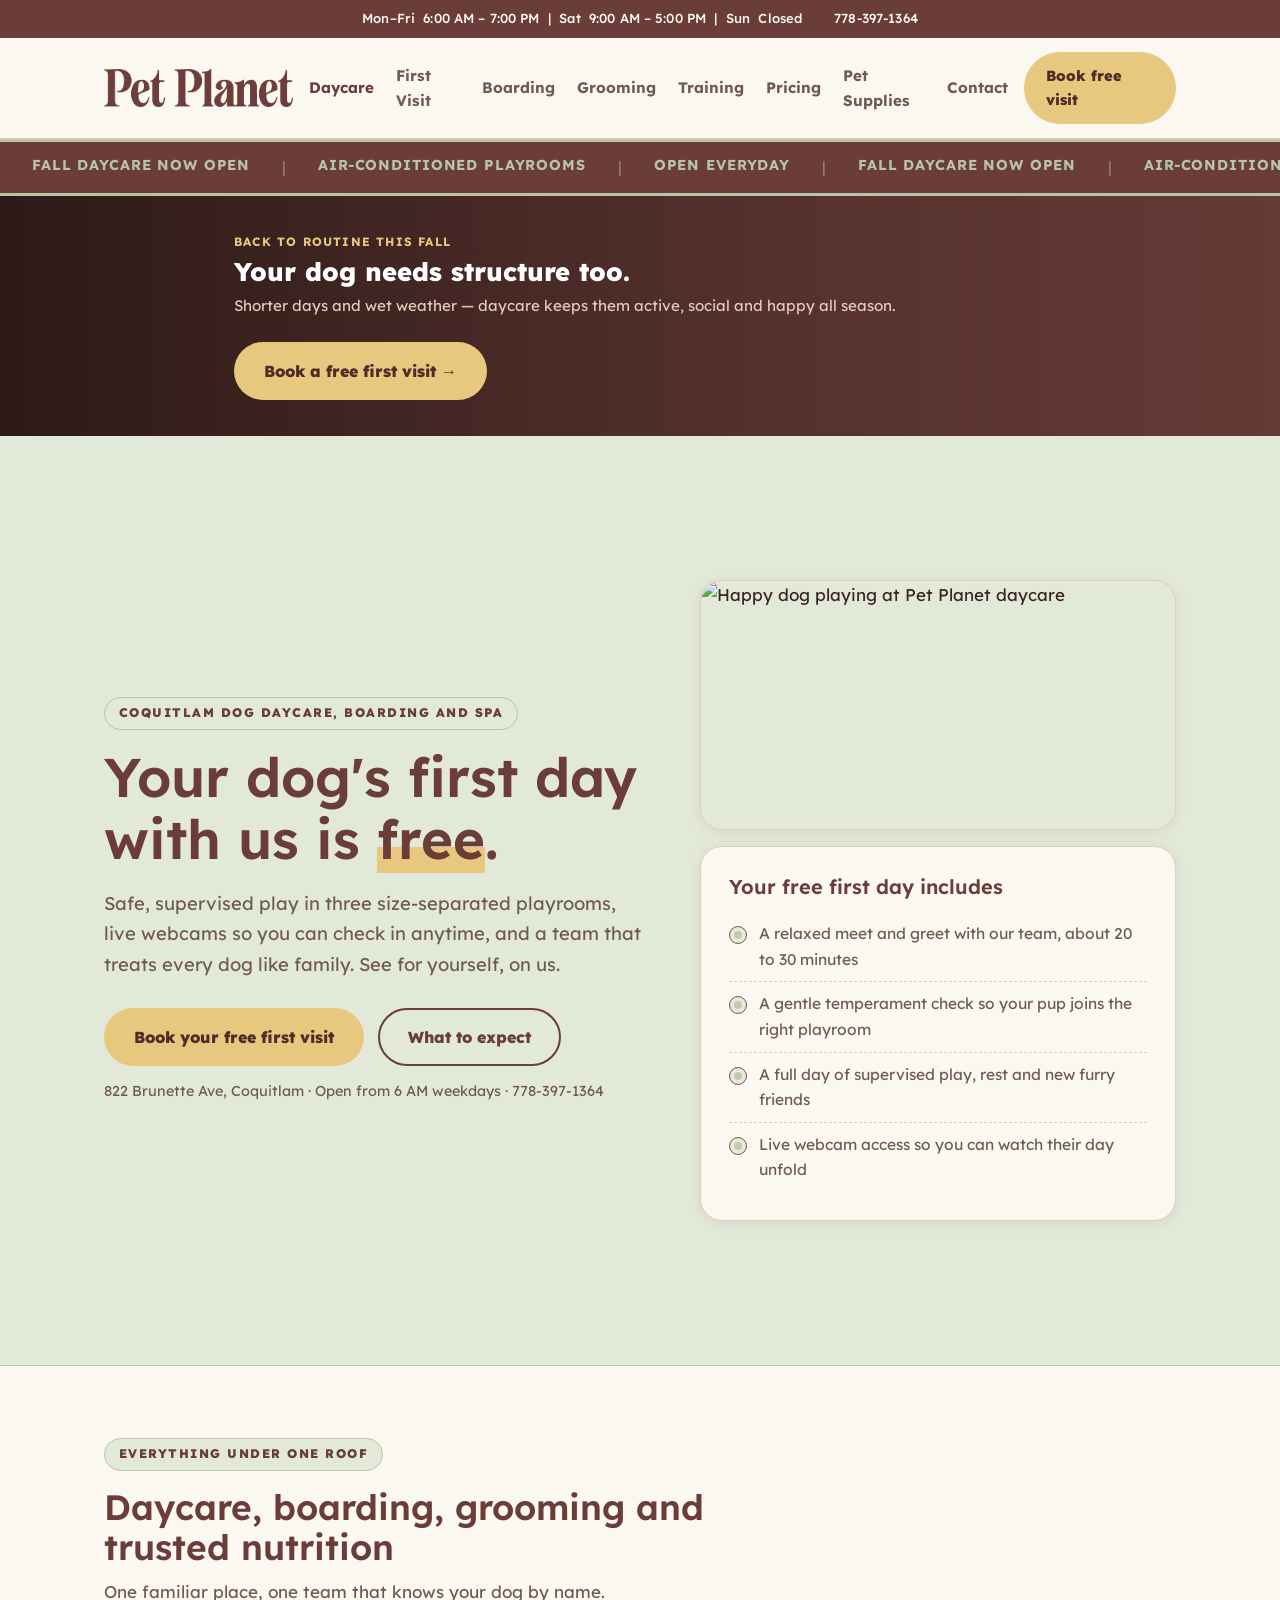
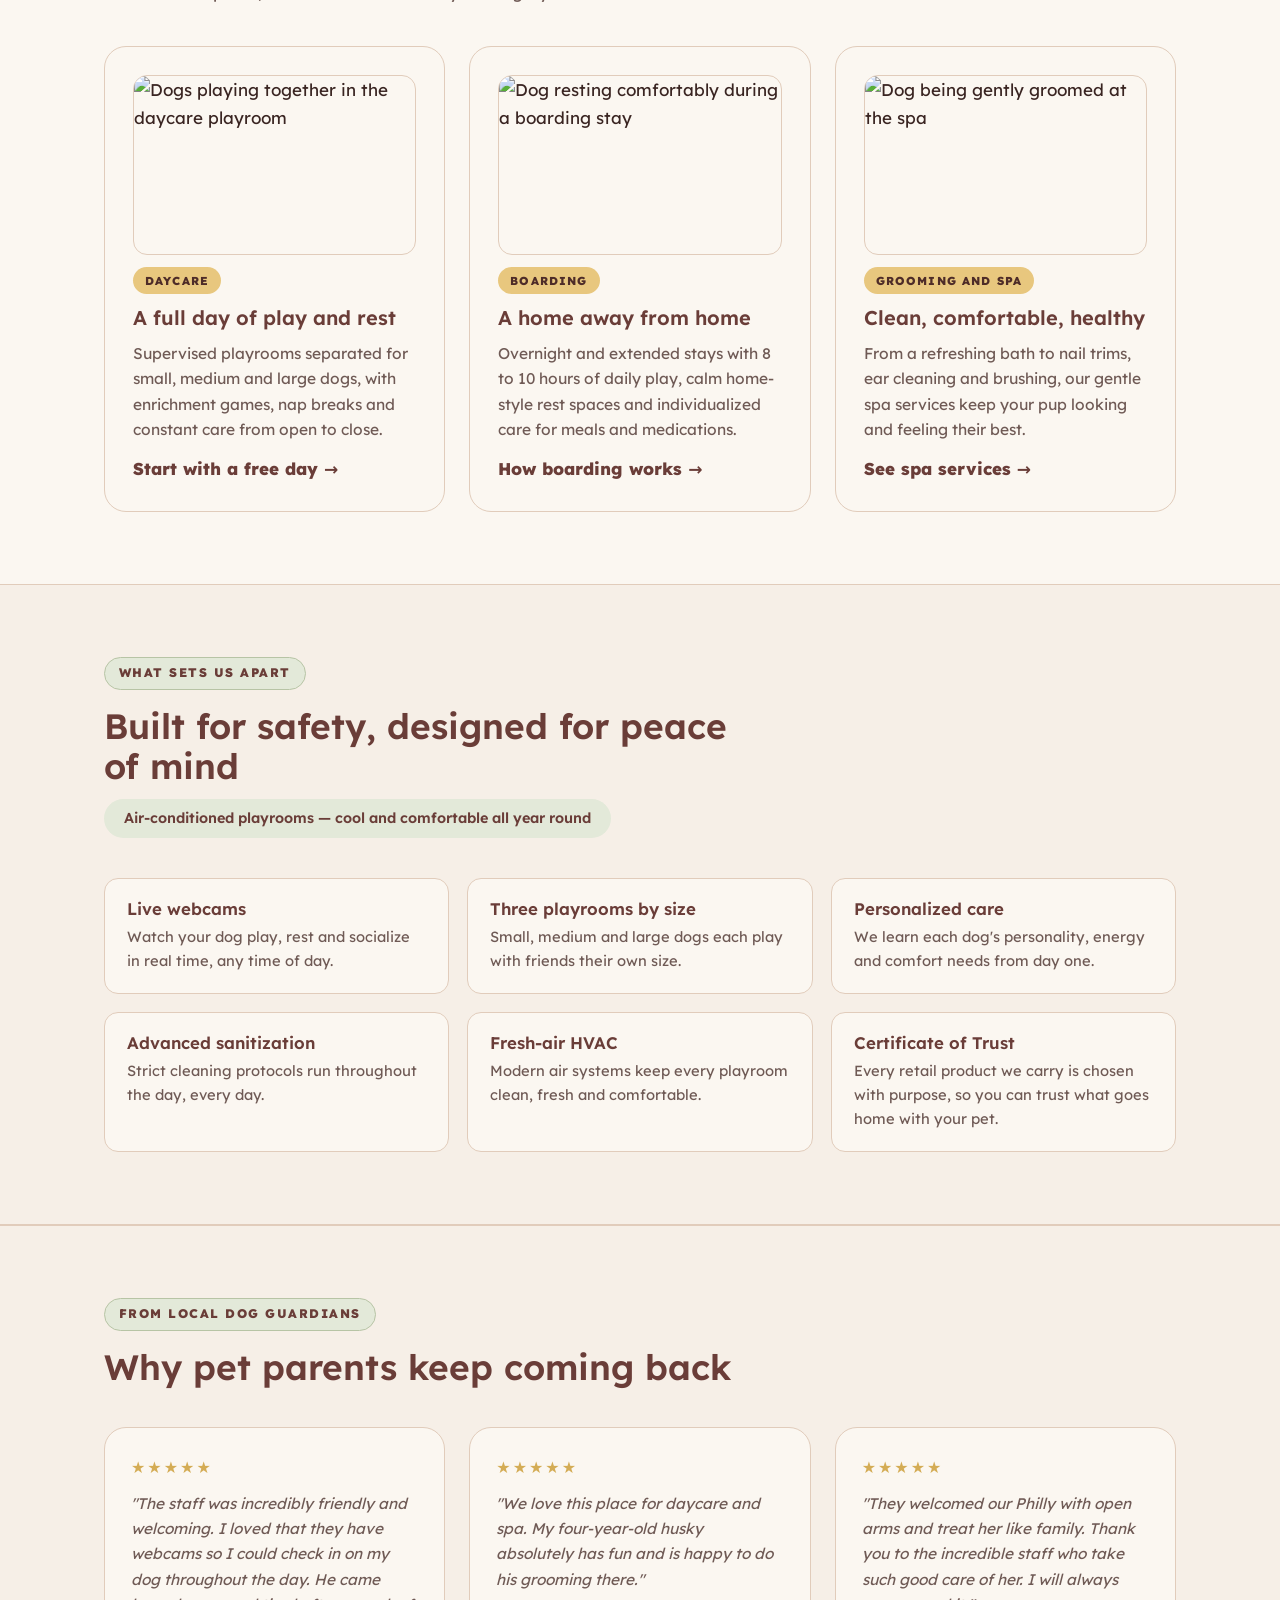
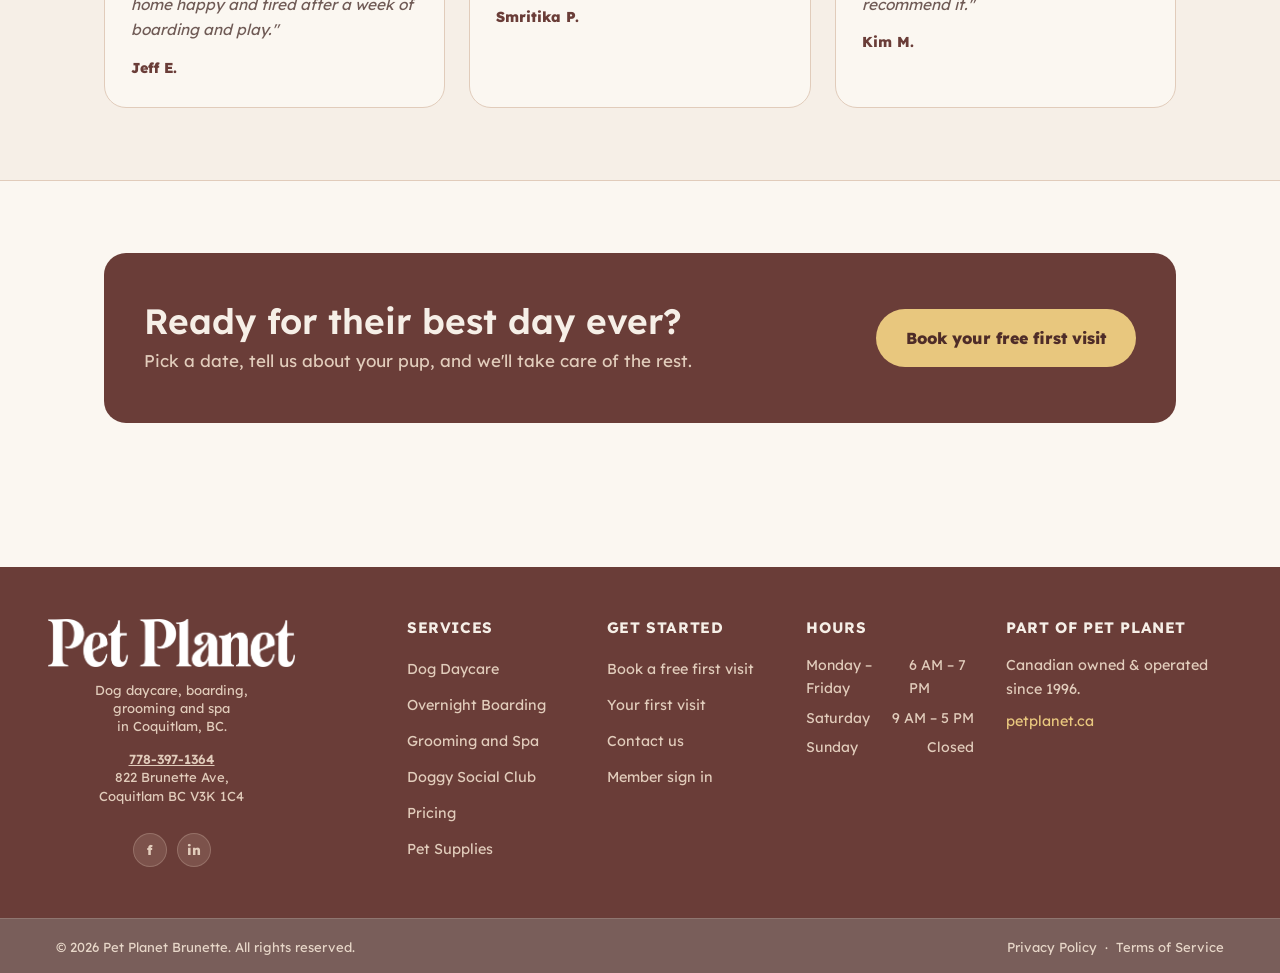
==== commit 955b17a7: "Rename Puppy Social Club to Doggy Social Club, update program details - training.html: rename to Dog" ====
--- a/index.html
+++ b/index.html
@@ -215,7 +215,7 @@
         <li><a href="index.html">Dog Daycare</a></li>
         <li><a href="boarding.html">Overnight Boarding</a></li>
         <li><a href="grooming.html">Grooming and Spa</a></li>
-        <li><a href="training.html">Puppy Social Club</a></li>
+        <li><a href="training.html">Doggy Social Club</a></li>
         <li><a href="pricing.html">Pricing</a></li>
         <li><a href="pet-supplies.html">Pet Supplies</a></li>
       </ul>
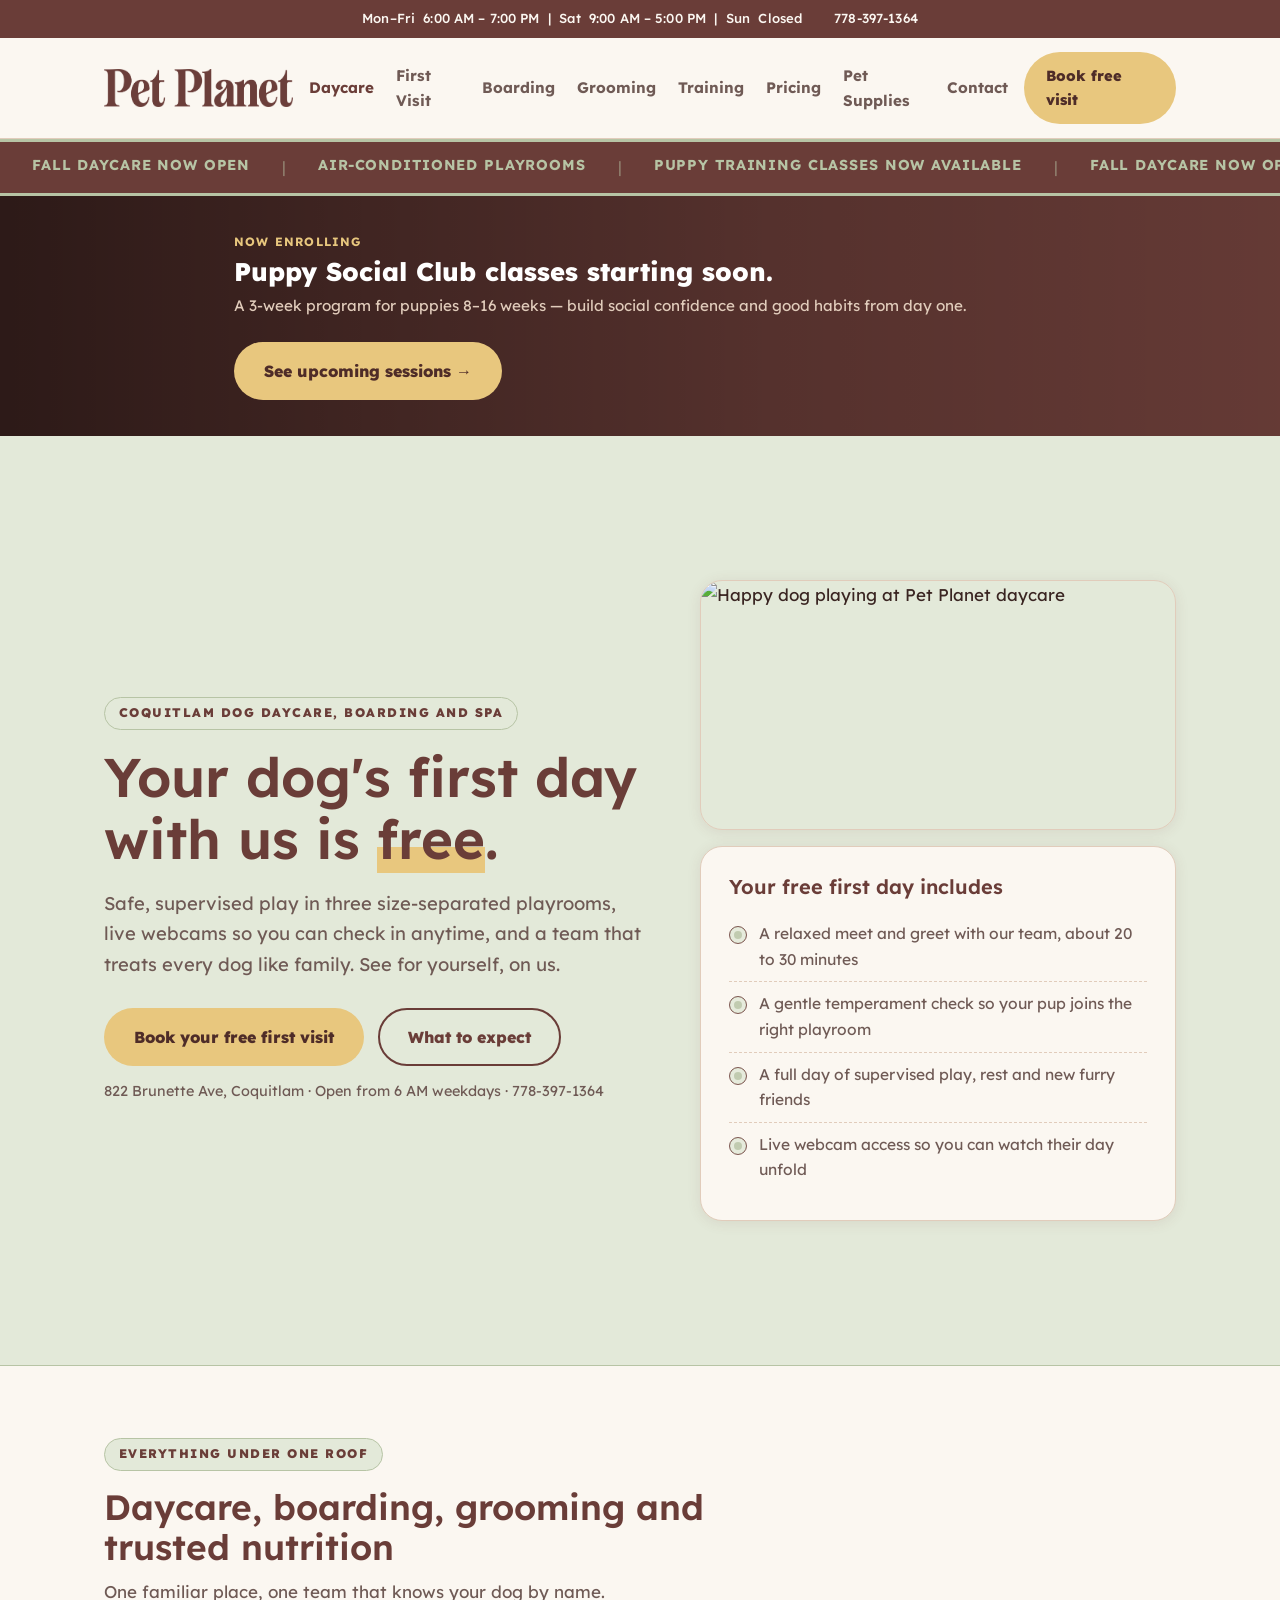
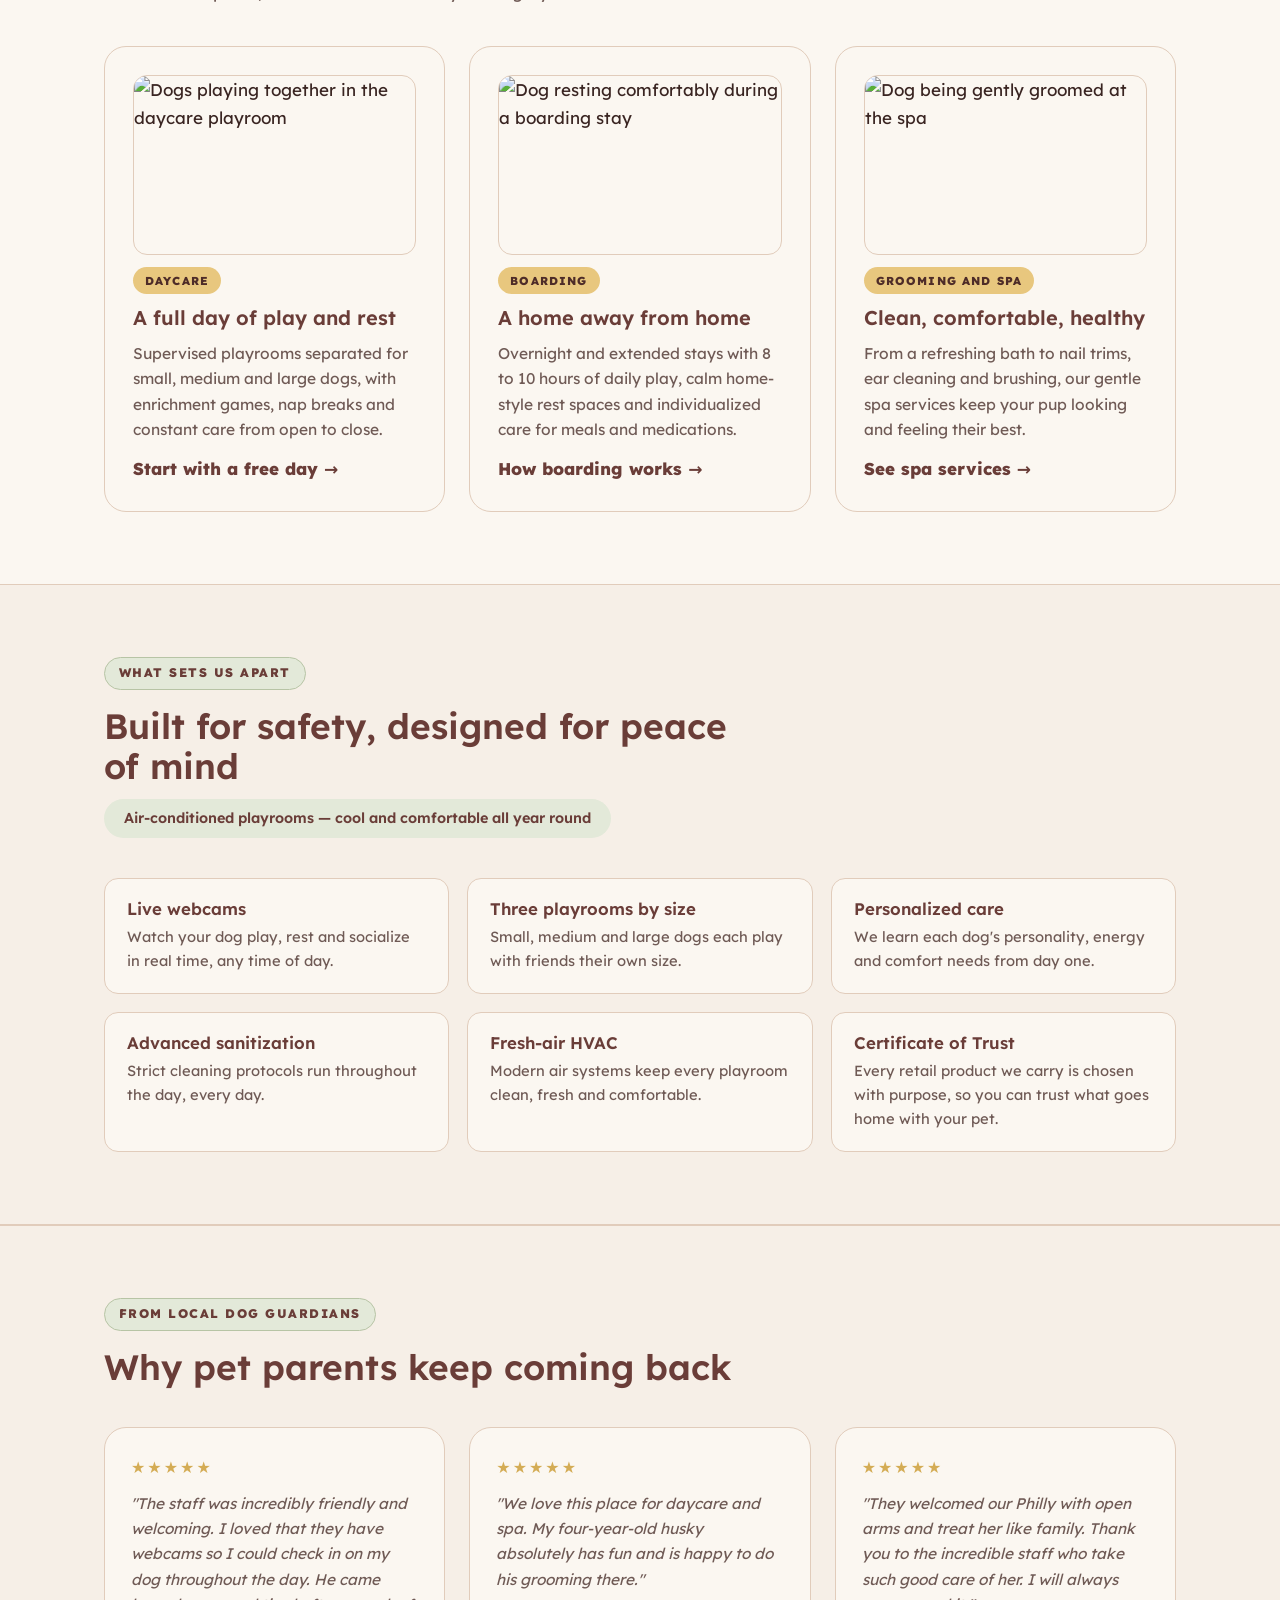
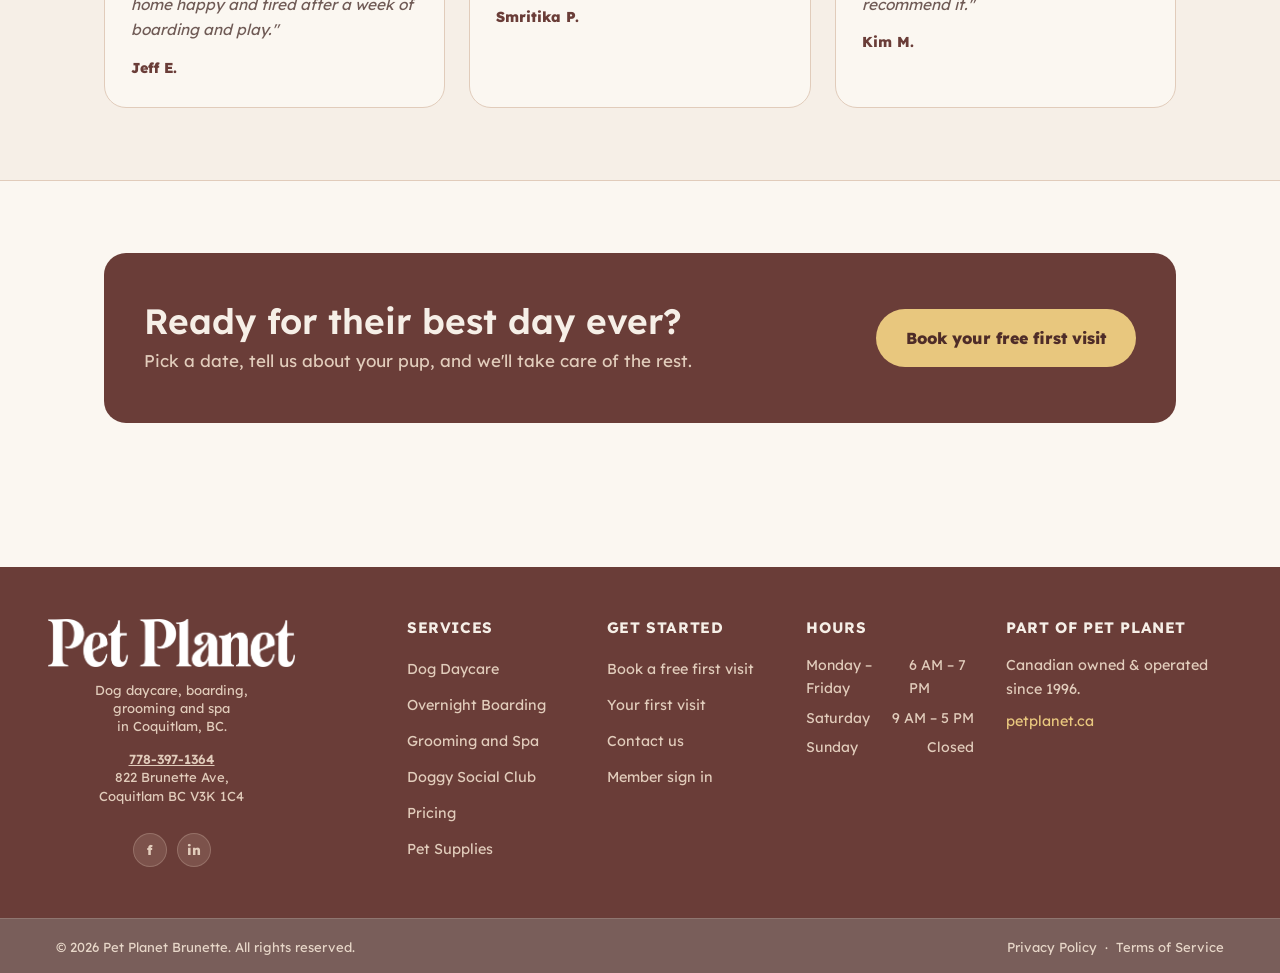
==== commit 8fad100b: "Update homepage ticker and banner to promote Puppy Social Club - Replace "Open Everyday" ticker item" ====
--- a/index.html
+++ b/index.html
@@ -59,13 +59,13 @@
     <span class="ticker-sep">|</span>
     <span class="ticker-item">Air-Conditioned Playrooms</span>
     <span class="ticker-sep">|</span>
-    <span class="ticker-item">Open Everyday</span>
+    <span class="ticker-item">Puppy Training Classes Now Available</span>
     <span class="ticker-sep">|</span>
     <span class="ticker-item">Fall Daycare Now Open</span>
     <span class="ticker-sep">|</span>
     <span class="ticker-item">Air-Conditioned Playrooms</span>
     <span class="ticker-sep">|</span>
-    <span class="ticker-item">Open Everyday</span>
+    <span class="ticker-item">Puppy Training Classes Now Available</span>
     <span class="ticker-sep">|</span>
   </div>
 </div>
@@ -73,11 +73,11 @@
 <section class="summer-banner" style="background:var(--bark);padding:36px 0;">
   <div class="summer-banner-inner" style="max-width:860px;margin:0 auto;padding:0 24px;display:flex;align-items:center;justify-content:space-between;gap:24px;flex-wrap:wrap;">
     <div>
-      <p style="font-size:0.75rem;font-weight:700;text-transform:uppercase;letter-spacing:0.1em;color:var(--butter);margin-bottom:6px;">Back to routine this fall</p>
-      <h2 style="font-size:1.6rem;font-weight:800;color:#fff;margin:0 0 6px;line-height:1.15;">Your dog needs structure too.</h2>
-      <p style="color:var(--bone);font-size:0.95rem;margin:0;">Shorter days and wet weather — daycare keeps them active, social and happy all season.</p>
-    </div>
-    <a class="btn" href="book.html" style="background:var(--butter);color:var(--bark-deep);font-weight:800;white-space:nowrap;flex-shrink:0;">Book a free first visit &rarr;</a>
+      <p style="font-size:0.75rem;font-weight:700;text-transform:uppercase;letter-spacing:0.1em;color:var(--butter);margin-bottom:6px;">Now enrolling</p>
+      <h2 style="font-size:1.6rem;font-weight:800;color:#fff;margin:0 0 6px;line-height:1.15;">Puppy Social Club classes starting soon.</h2>
+      <p style="color:var(--bone);font-size:0.95rem;margin:0;">A 3-week program for puppies 8–16 weeks — build social confidence and good habits from day one.</p>
+    </div>
+    <a class="btn" href="training.html" style="background:var(--butter);color:var(--bark-deep);font-weight:800;white-space:nowrap;flex-shrink:0;">See upcoming sessions &rarr;</a>
   </div>
 </section>
 
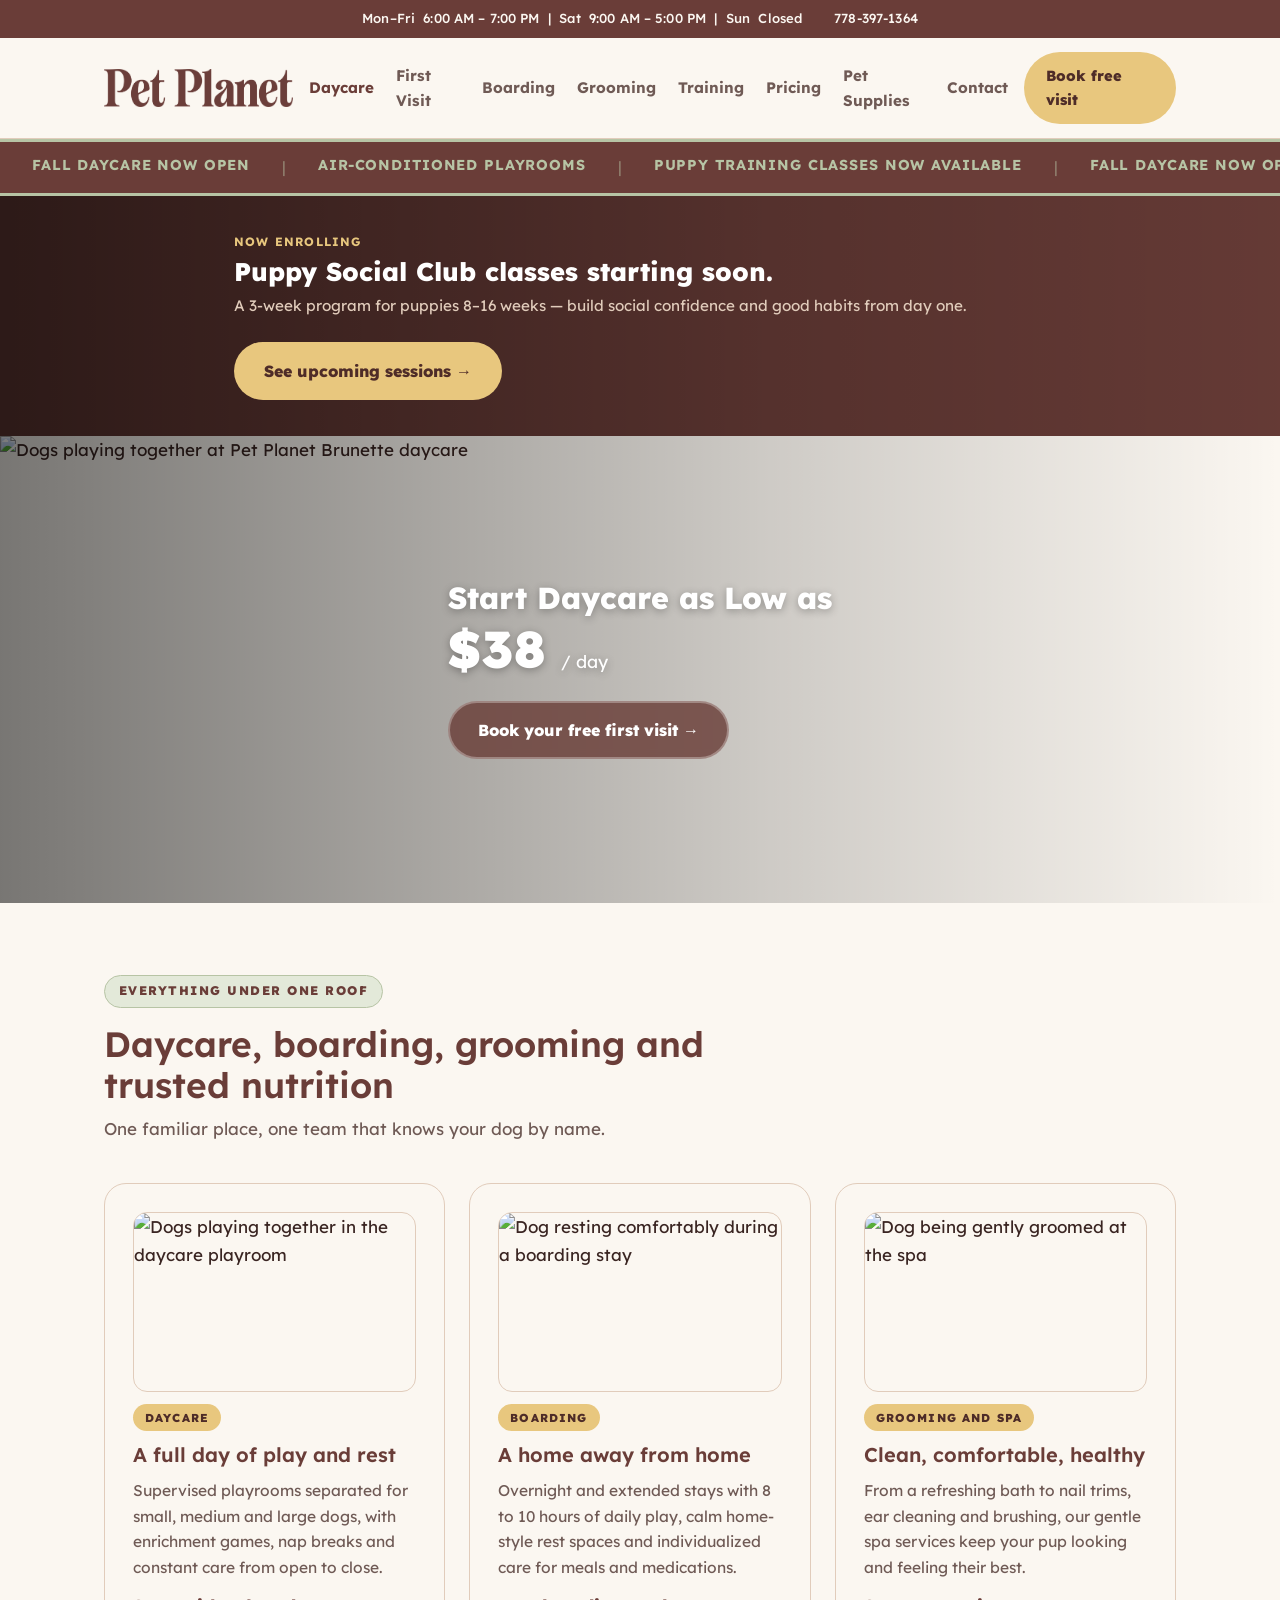
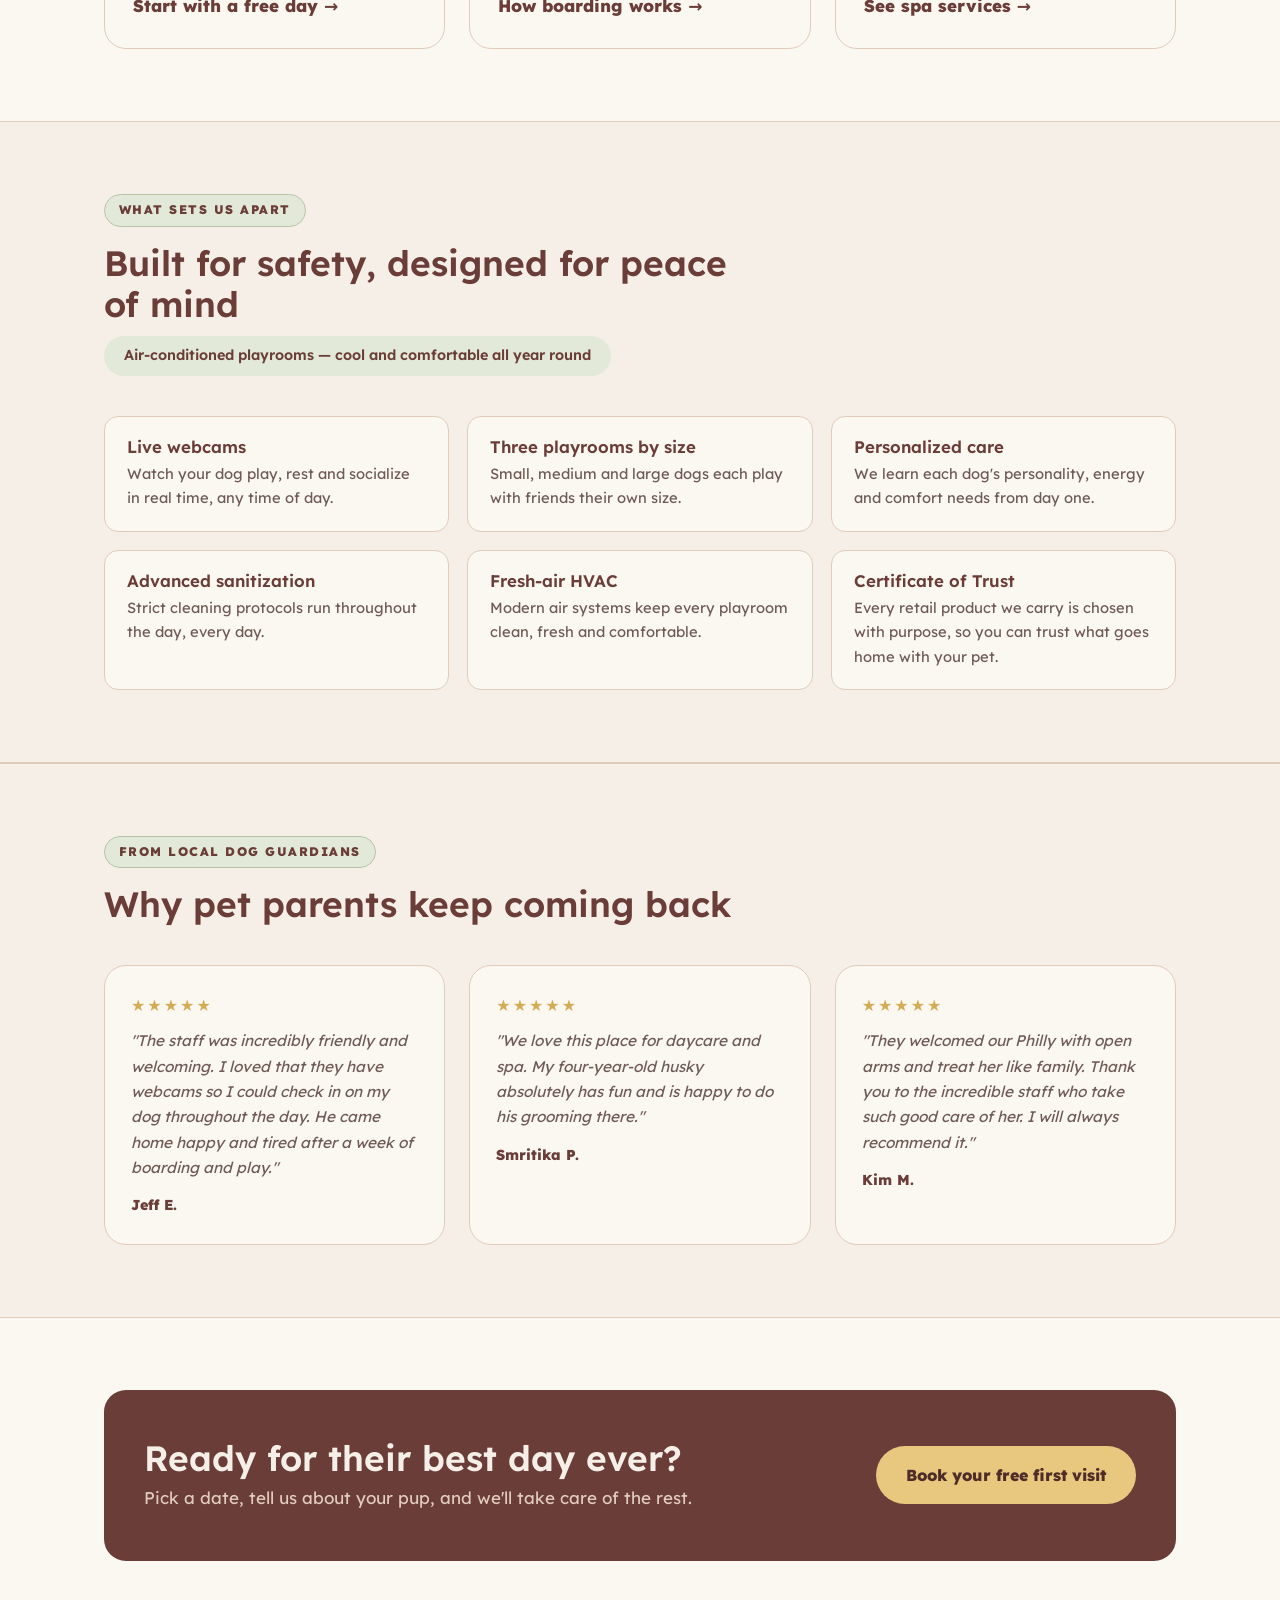
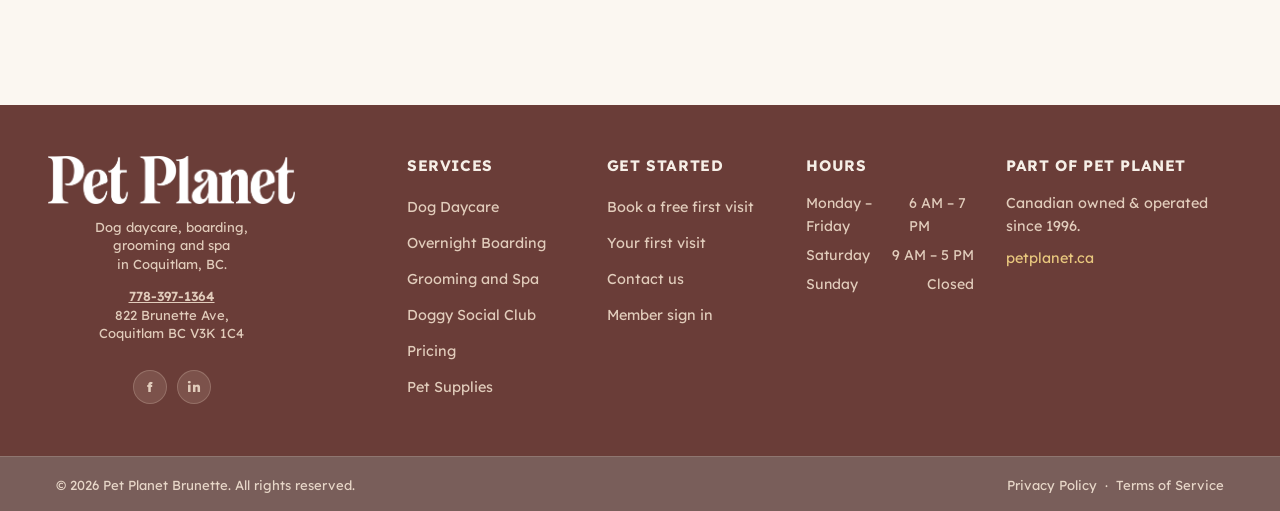
==== commit fa5df443: "Redesign homepage hero as full-bleed image banner with pricing overlay Replace the two-column hero w" ====
--- a/index.html
+++ b/index.html
@@ -81,30 +81,16 @@
   </div>
 </section>
 
-<section class="hero">
-  <div class="hero-inner">
-    <div>
-      <span class="eyebrow">Coquitlam dog daycare, boarding and spa</span>
-      <h1>Your dog's first day with us is <em>free</em>.</h1>
-      <p class="lede">Safe, supervised play in three size-separated playrooms, live webcams so you can check in anytime, and a team that treats every dog like family. See for yourself, on us.</p>
-      <div class="hero-actions">
-        <a class="btn btn-primary" href="book.html">Book your free first visit</a>
-        <a class="btn btn-ghost" href="first-visit.html">What to expect</a>
-      </div>
-      <p class="hero-note">822 Brunette Ave, Coquitlam &middot; Open from 6 AM weekdays &middot; 778-397-1364</p>
-    </div>
-    <div>
-      <img class="hero-img" src="https://images.unsplash.com/photo-1548199973-03cce0bbc87b?w=800&q=80" alt="Happy dog playing at Pet Planet daycare">
-      <div class="hero-card">
-      <h3>Your free first day includes</h3>
-      <ul>
-        <li>A relaxed meet and greet with our team, about 20 to 30 minutes</li>
-        <li>A gentle temperament check so your pup joins the right playroom</li>
-        <li>A full day of supervised play, rest and new furry friends</li>
-        <li>Live webcam access so you can watch their day unfold</li>
-      </ul>
-      </div>
-    </div>
+<section class="hero-banner" style="position:relative;overflow:hidden;min-height:420px;display:flex;align-items:center;">
+  <img src="https://images.unsplash.com/photo-1548199973-03cce0bbc87b?w=1600&q=85" alt="Dogs playing together at Pet Planet Brunette daycare" style="position:absolute;inset:0;width:100%;height:100%;object-fit:cover;object-position:center;">
+  <div style="position:absolute;inset:0;background:linear-gradient(to right,rgba(0,0,0,0.52) 0%,rgba(0,0,0,0.18) 60%,transparent 100%);"></div>
+  <div class="wrap" style="position:relative;z-index:1;padding-top:72px;padding-bottom:72px;">
+    <p style="font-size:1.9rem;font-weight:800;color:#fff;line-height:1.2;margin:0 0 4px;text-shadow:0 2px 8px rgba(0,0,0,0.3);">Start Daycare as Low as</p>
+    <p style="font-size:1.9rem;font-weight:800;color:#fff;line-height:1.1;margin:0 0 24px;text-shadow:0 2px 8px rgba(0,0,0,0.3);">
+      <span style="font-size:3.2rem;font-weight:900;">$38</span>
+      <span style="font-size:1.1rem;font-weight:400;margin-left:6px;">/ day</span>
+    </p>
+    <a class="btn btn-primary" href="book.html" style="background:rgba(106,61,56,0.82);color:#fff;border:2px solid rgba(255,255,255,0.3);backdrop-filter:blur(4px);">Book your free first visit &rarr;</a>
   </div>
 </section>
 
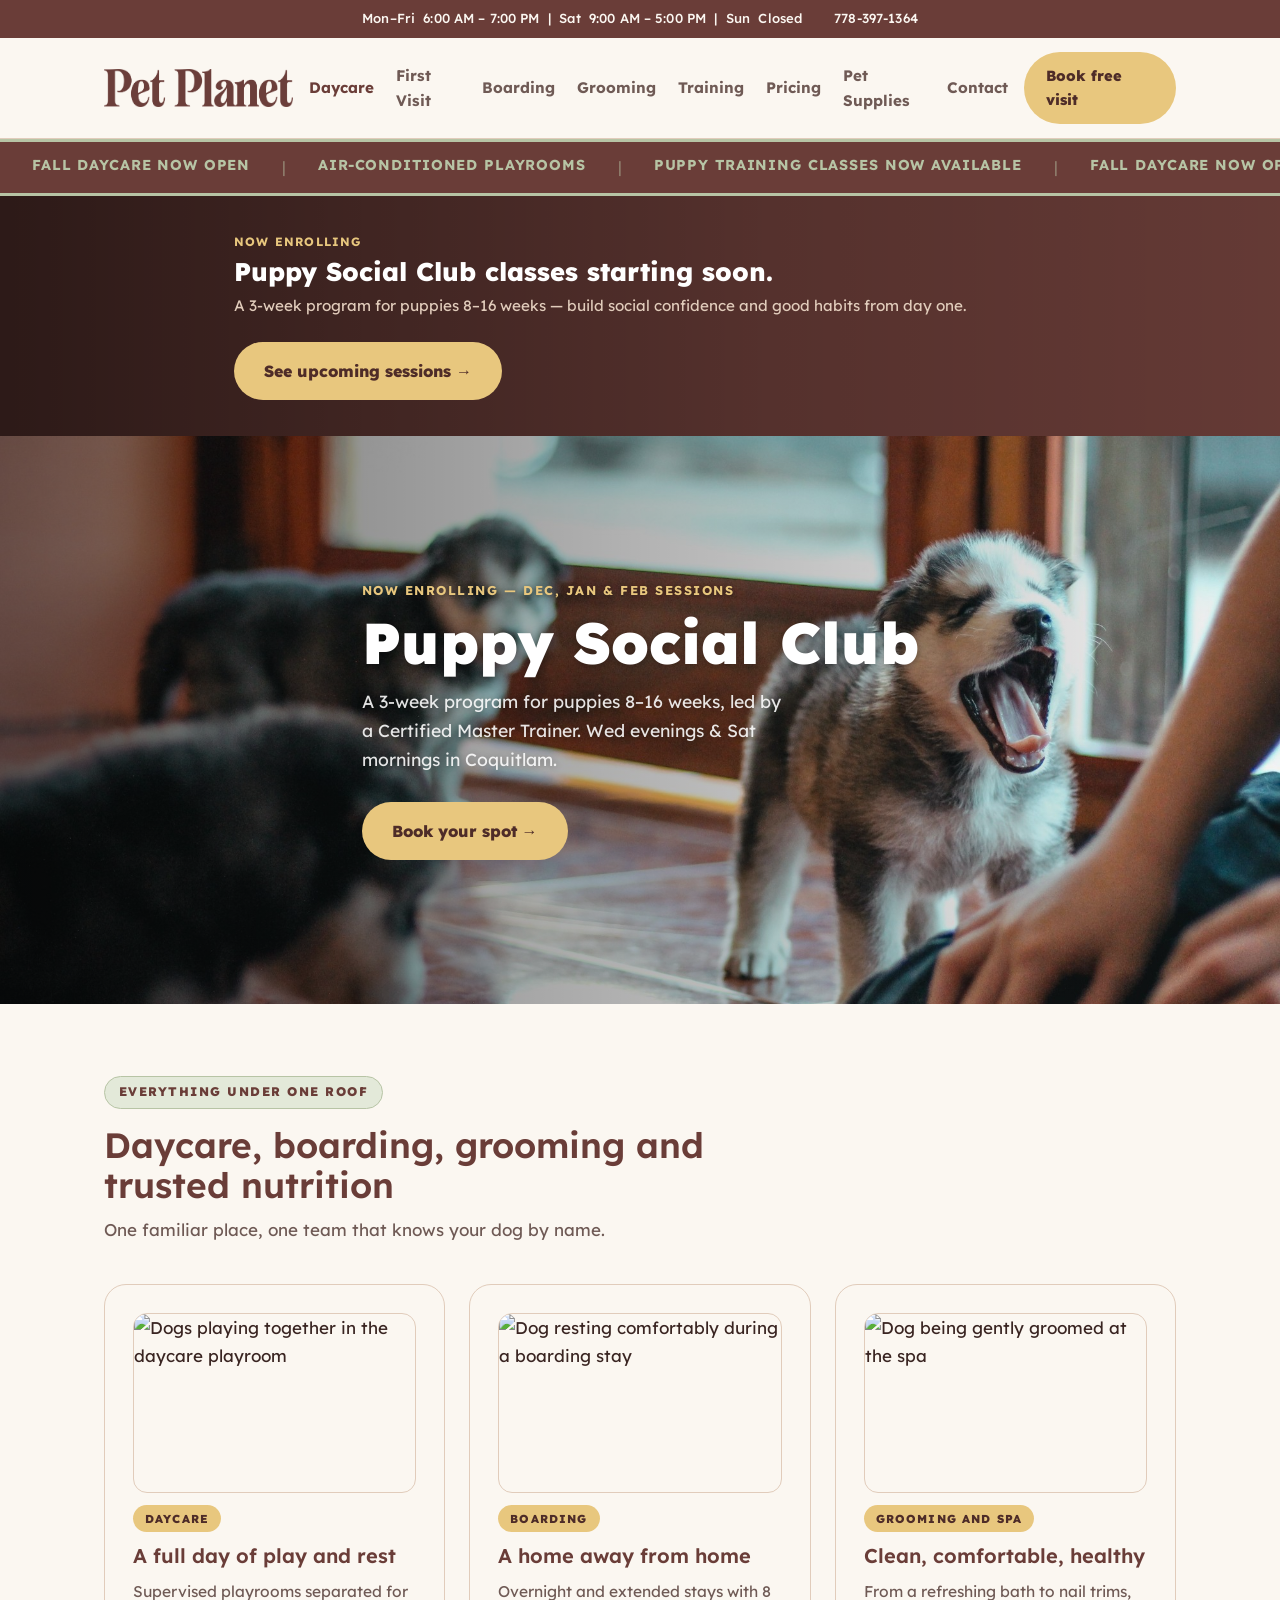
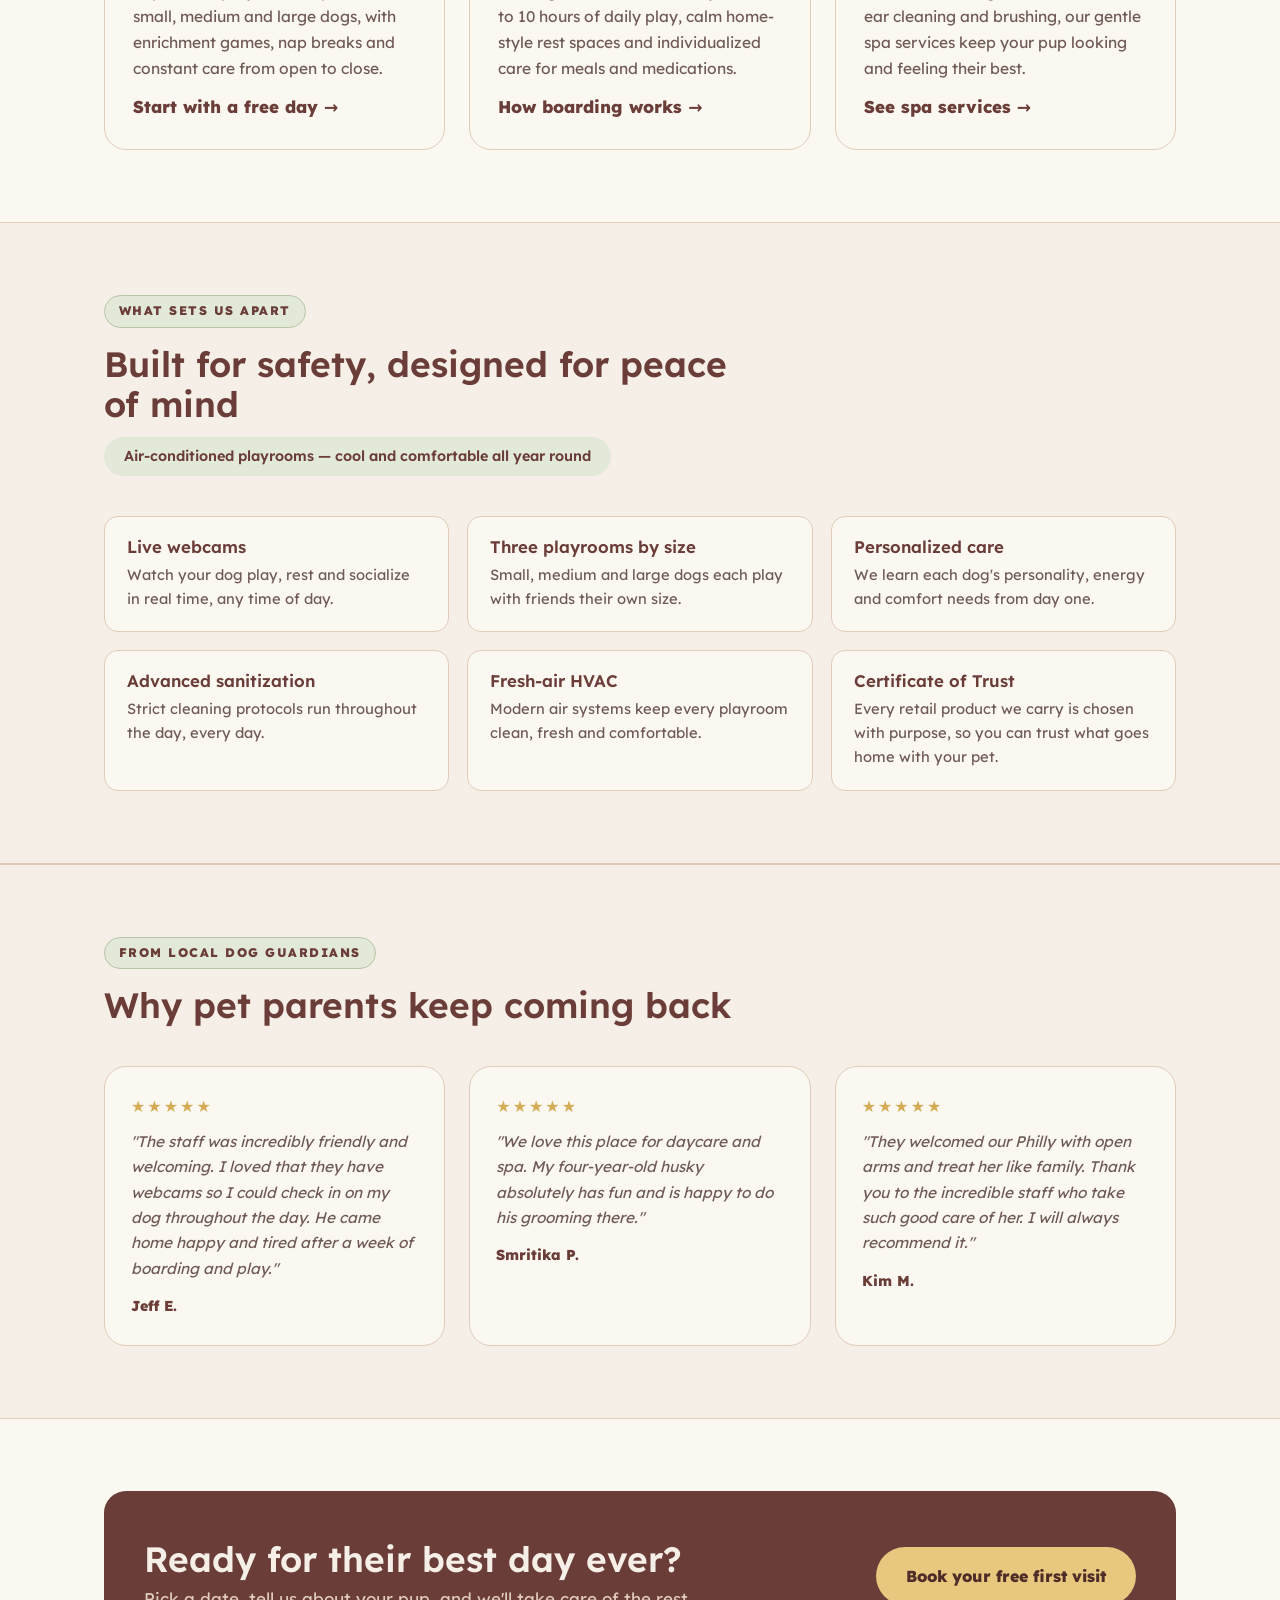
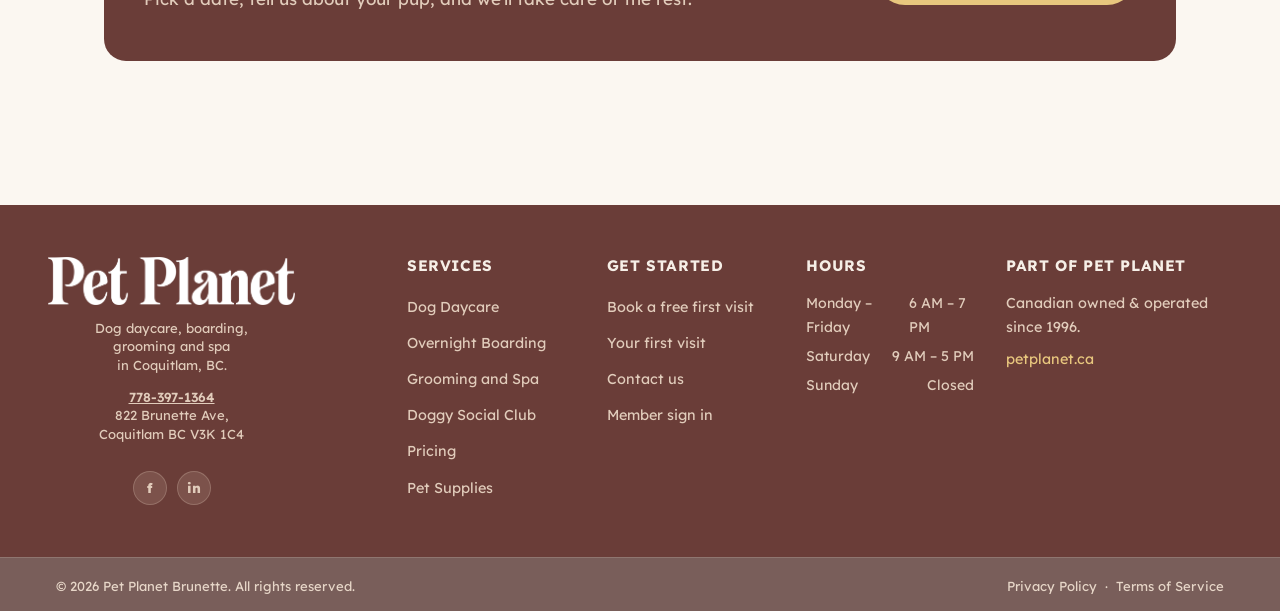
==== commit b38c89ab: "Update homepage hero to Puppy Social Club Replace daycare pricing banner with Puppy Social Club hero" ====
--- a/index.html
+++ b/index.html
@@ -82,15 +82,13 @@
 </section>
 
 <section class="hero-banner" style="position:relative;overflow:hidden;min-height:420px;display:flex;align-items:center;">
-  <img src="https://images.unsplash.com/photo-1548199973-03cce0bbc87b?w=1600&q=85" alt="Dogs playing together at Pet Planet Brunette daycare" style="position:absolute;inset:0;width:100%;height:100%;object-fit:cover;object-position:center;">
-  <div style="position:absolute;inset:0;background:linear-gradient(to right,rgba(0,0,0,0.52) 0%,rgba(0,0,0,0.18) 60%,transparent 100%);"></div>
+  <img src="assets/doggy-social-club-hero.jpg" alt="Puppies socializing at Puppy Social Club" style="position:absolute;inset:0;width:100%;height:100%;object-fit:cover;object-position:center;">
+  <div style="position:absolute;inset:0;background:linear-gradient(to right,rgba(0,0,0,0.55) 0%,rgba(0,0,0,0.2) 65%,transparent 100%);"></div>
   <div class="wrap" style="position:relative;z-index:1;padding-top:72px;padding-bottom:72px;">
-    <p style="font-size:1.9rem;font-weight:800;color:#fff;line-height:1.2;margin:0 0 4px;text-shadow:0 2px 8px rgba(0,0,0,0.3);">Start Daycare as Low as</p>
-    <p style="font-size:1.9rem;font-weight:800;color:#fff;line-height:1.1;margin:0 0 24px;text-shadow:0 2px 8px rgba(0,0,0,0.3);">
-      <span style="font-size:3.2rem;font-weight:900;">$38</span>
-      <span style="font-size:1.1rem;font-weight:400;margin-left:6px;">/ day</span>
-    </p>
-    <a class="btn btn-primary" href="book.html" style="background:rgba(106,61,56,0.82);color:#fff;border:2px solid rgba(255,255,255,0.3);backdrop-filter:blur(4px);">Book your free first visit &rarr;</a>
+    <p style="font-size:0.8rem;font-weight:700;text-transform:uppercase;letter-spacing:0.12em;color:var(--butter);margin:0 0 10px;text-shadow:0 1px 4px rgba(0,0,0,0.4);">Now enrolling &mdash; Dec, Jan &amp; Feb sessions</p>
+    <h1 style="font-size:clamp(2.2rem,5vw,3.6rem);font-weight:900;color:#fff;line-height:1.1;margin:0 0 12px;text-shadow:0 2px 10px rgba(0,0,0,0.35);">Puppy Social Club</h1>
+    <p style="font-size:1.1rem;color:rgba(255,255,255,0.88);margin:0 0 28px;max-width:420px;text-shadow:0 1px 6px rgba(0,0,0,0.3);">A 3-week program for puppies 8–16 weeks, led by a Certified Master Trainer. Wed evenings &amp; Sat mornings in Coquitlam.</p>
+    <a class="btn btn-primary" href="training.html" style="background:var(--butter);color:var(--bark-deep);font-weight:800;">Book your spot &rarr;</a>
   </div>
 </section>
 
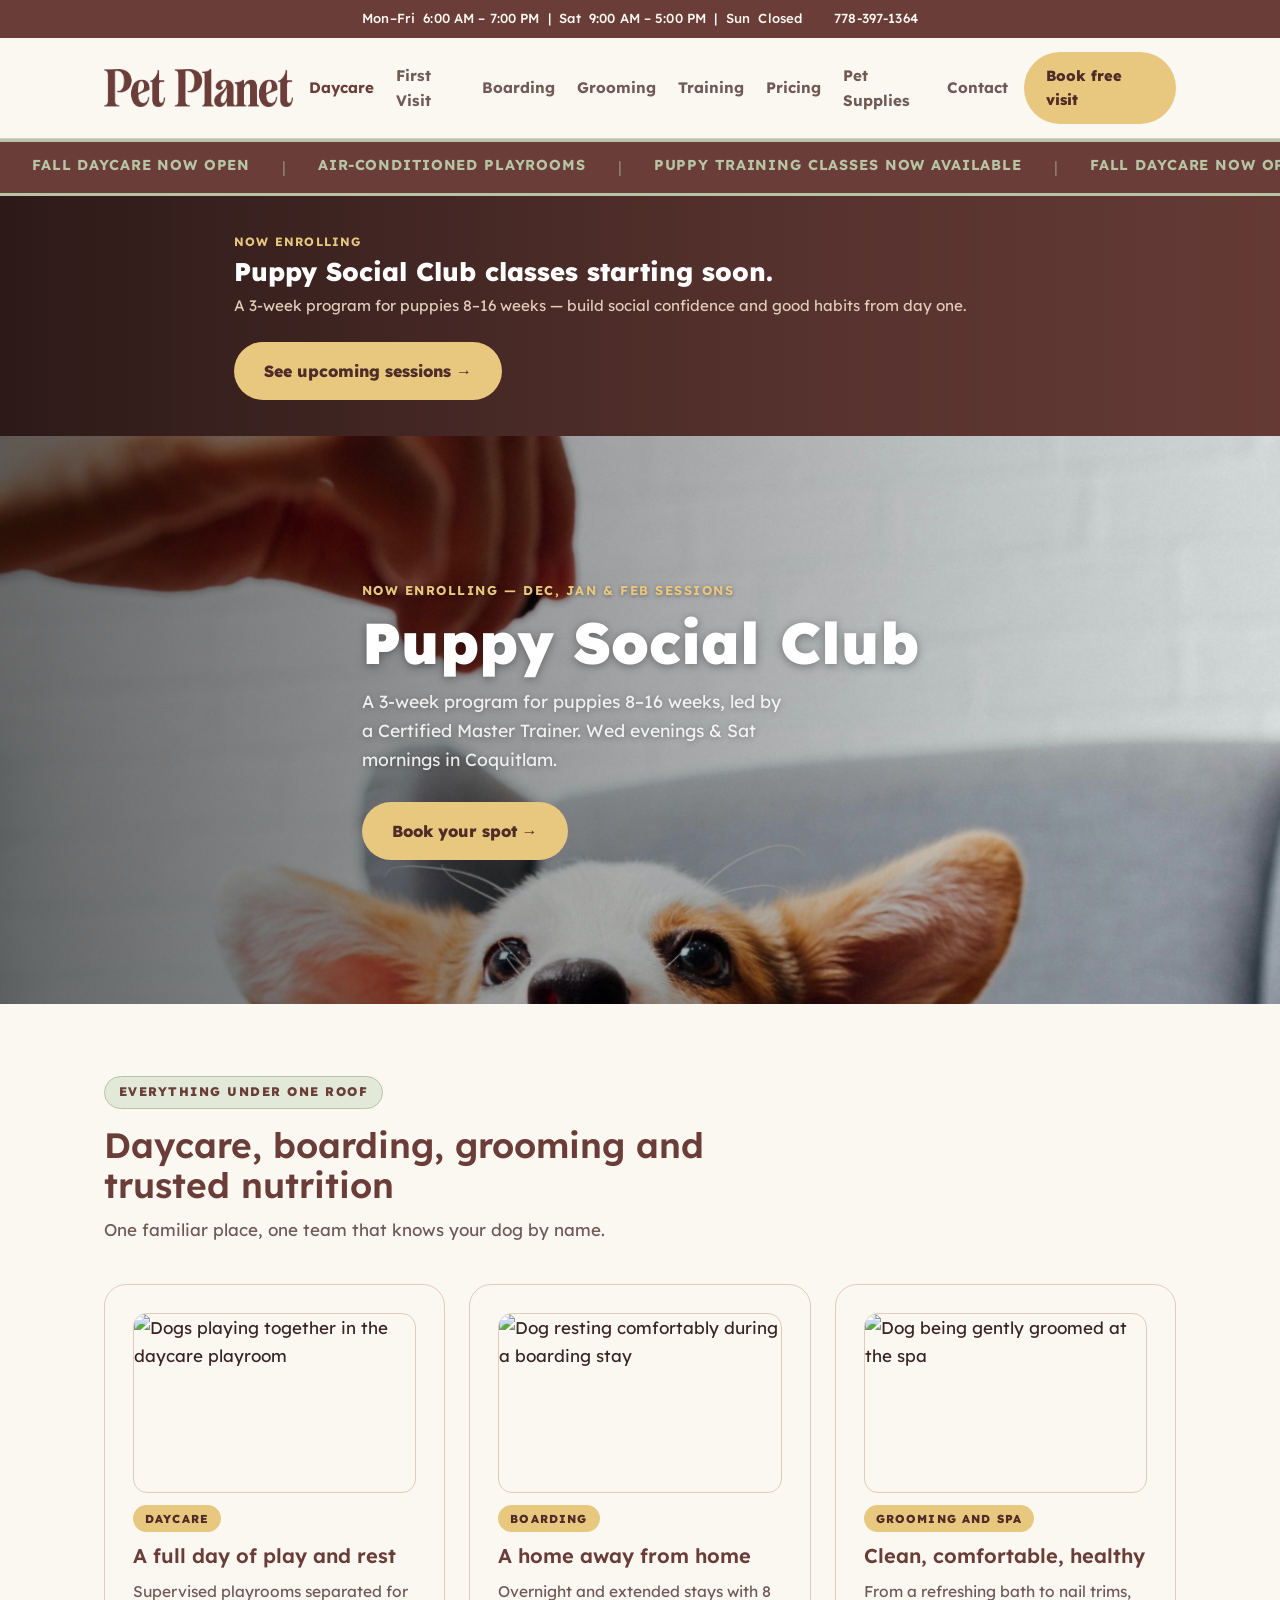
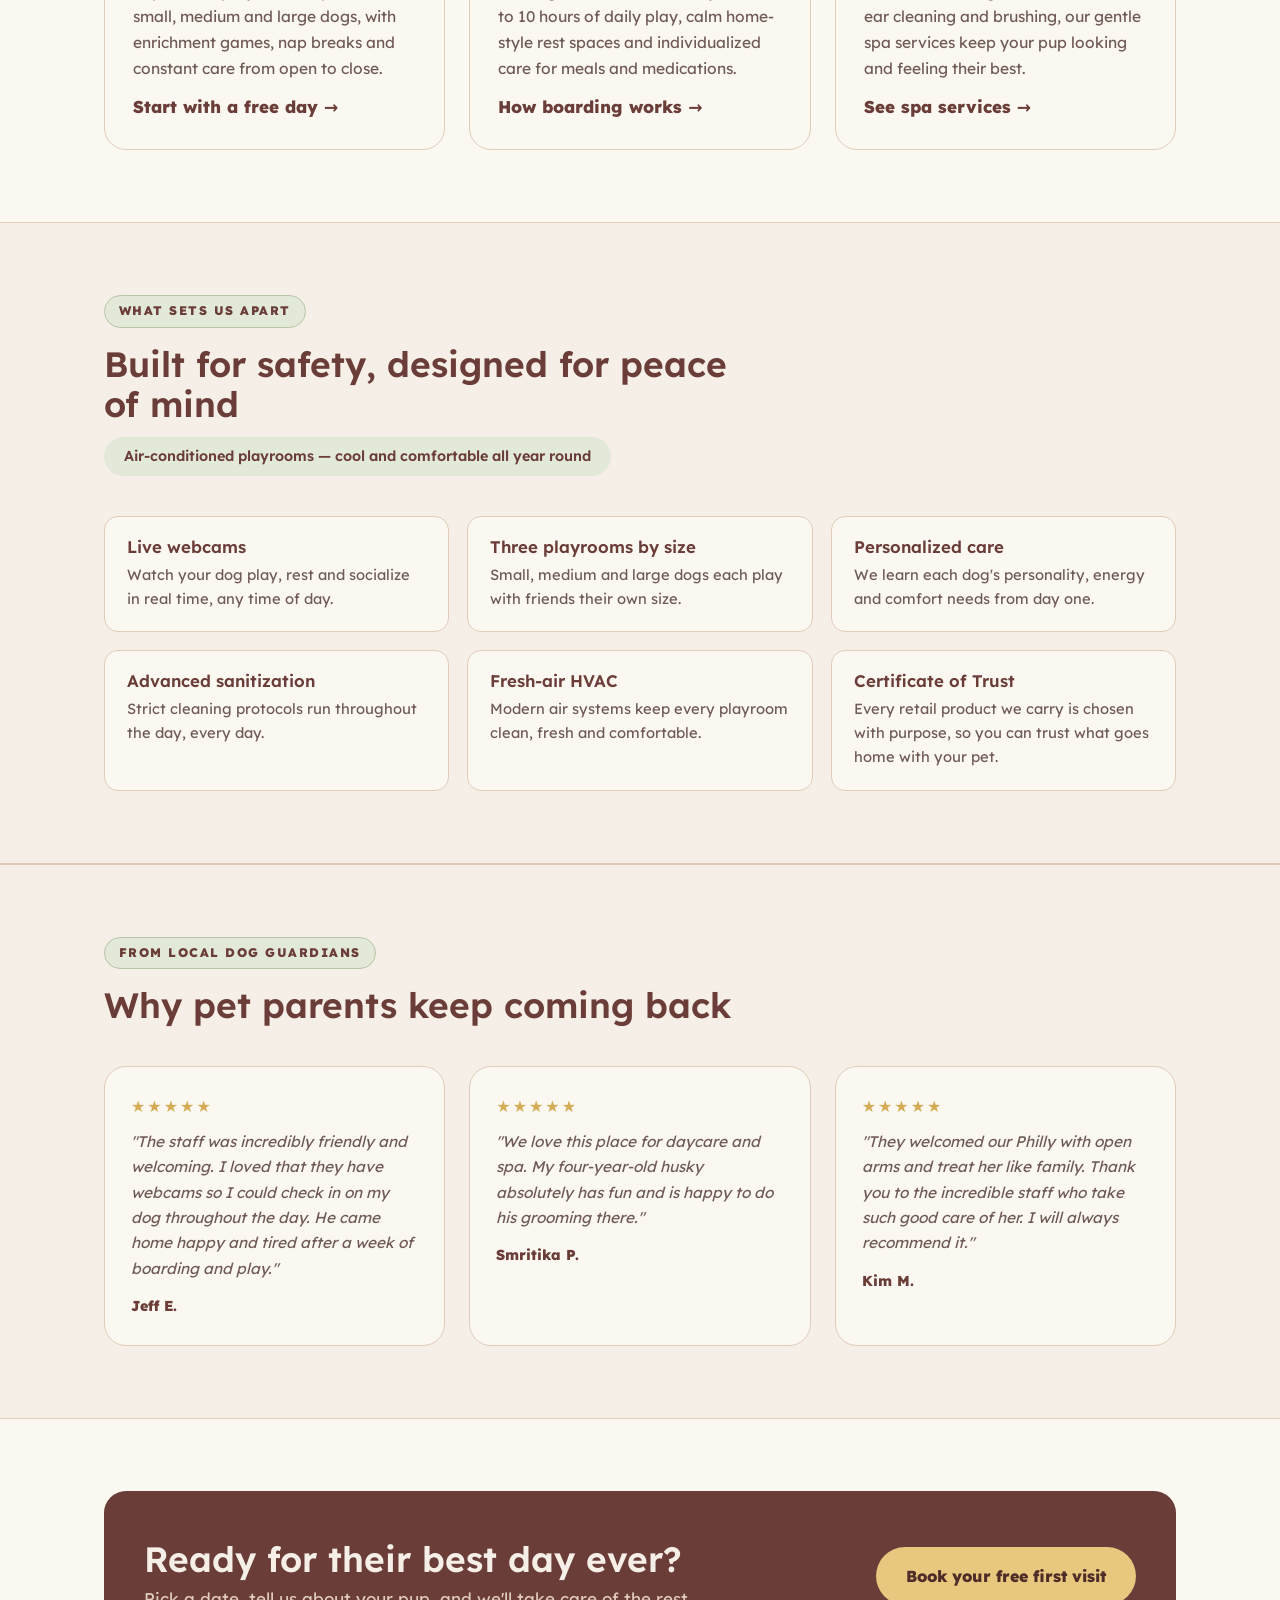
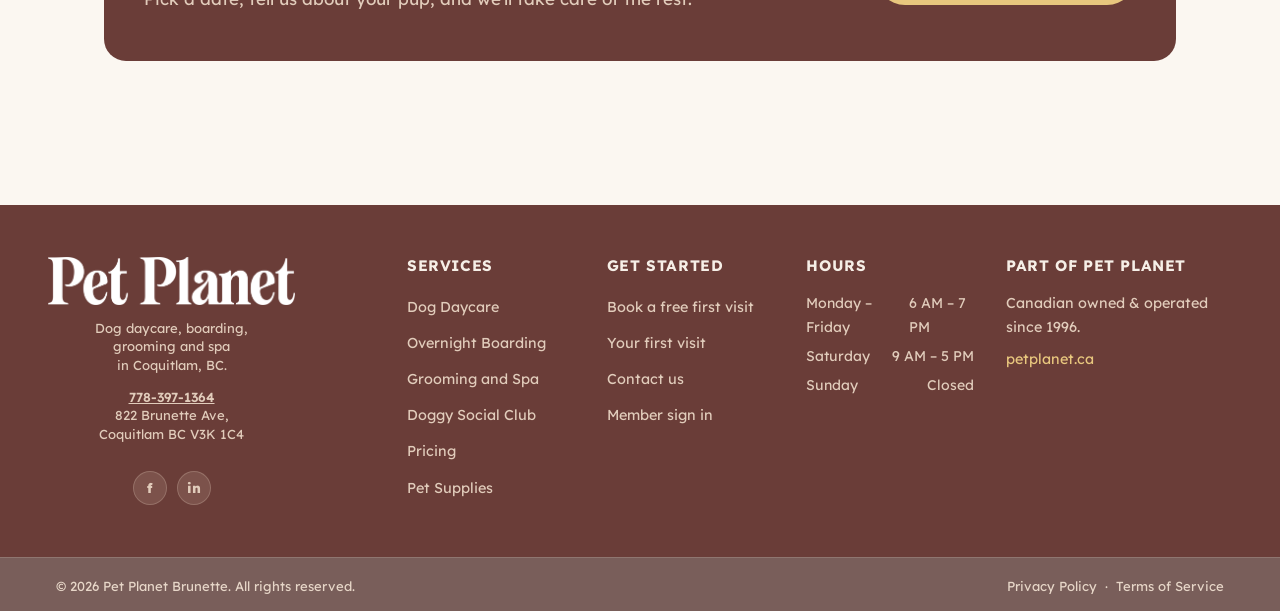
==== commit 4aa4e622: "Use new corgi puppy photo for homepage hero banner Add assets/puppy-social-club-hero.jpg and swap it" ====
--- a/index.html
+++ b/index.html
@@ -82,7 +82,7 @@
 </section>
 
 <section class="hero-banner" style="position:relative;overflow:hidden;min-height:420px;display:flex;align-items:center;">
-  <img src="assets/doggy-social-club-hero.jpg" alt="Puppies socializing at Puppy Social Club" style="position:absolute;inset:0;width:100%;height:100%;object-fit:cover;object-position:center;">
+  <img src="assets/puppy-social-club-hero.jpg" alt="Corgi puppy at Puppy Social Club training" style="position:absolute;inset:0;width:100%;height:100%;object-fit:cover;object-position:center 20%;">
   <div style="position:absolute;inset:0;background:linear-gradient(to right,rgba(0,0,0,0.55) 0%,rgba(0,0,0,0.2) 65%,transparent 100%);"></div>
   <div class="wrap" style="position:relative;z-index:1;padding-top:72px;padding-bottom:72px;">
     <p style="font-size:0.8rem;font-weight:700;text-transform:uppercase;letter-spacing:0.12em;color:var(--butter);margin:0 0 10px;text-shadow:0 1px 4px rgba(0,0,0,0.4);">Now enrolling &mdash; Dec, Jan &amp; Feb sessions</p>
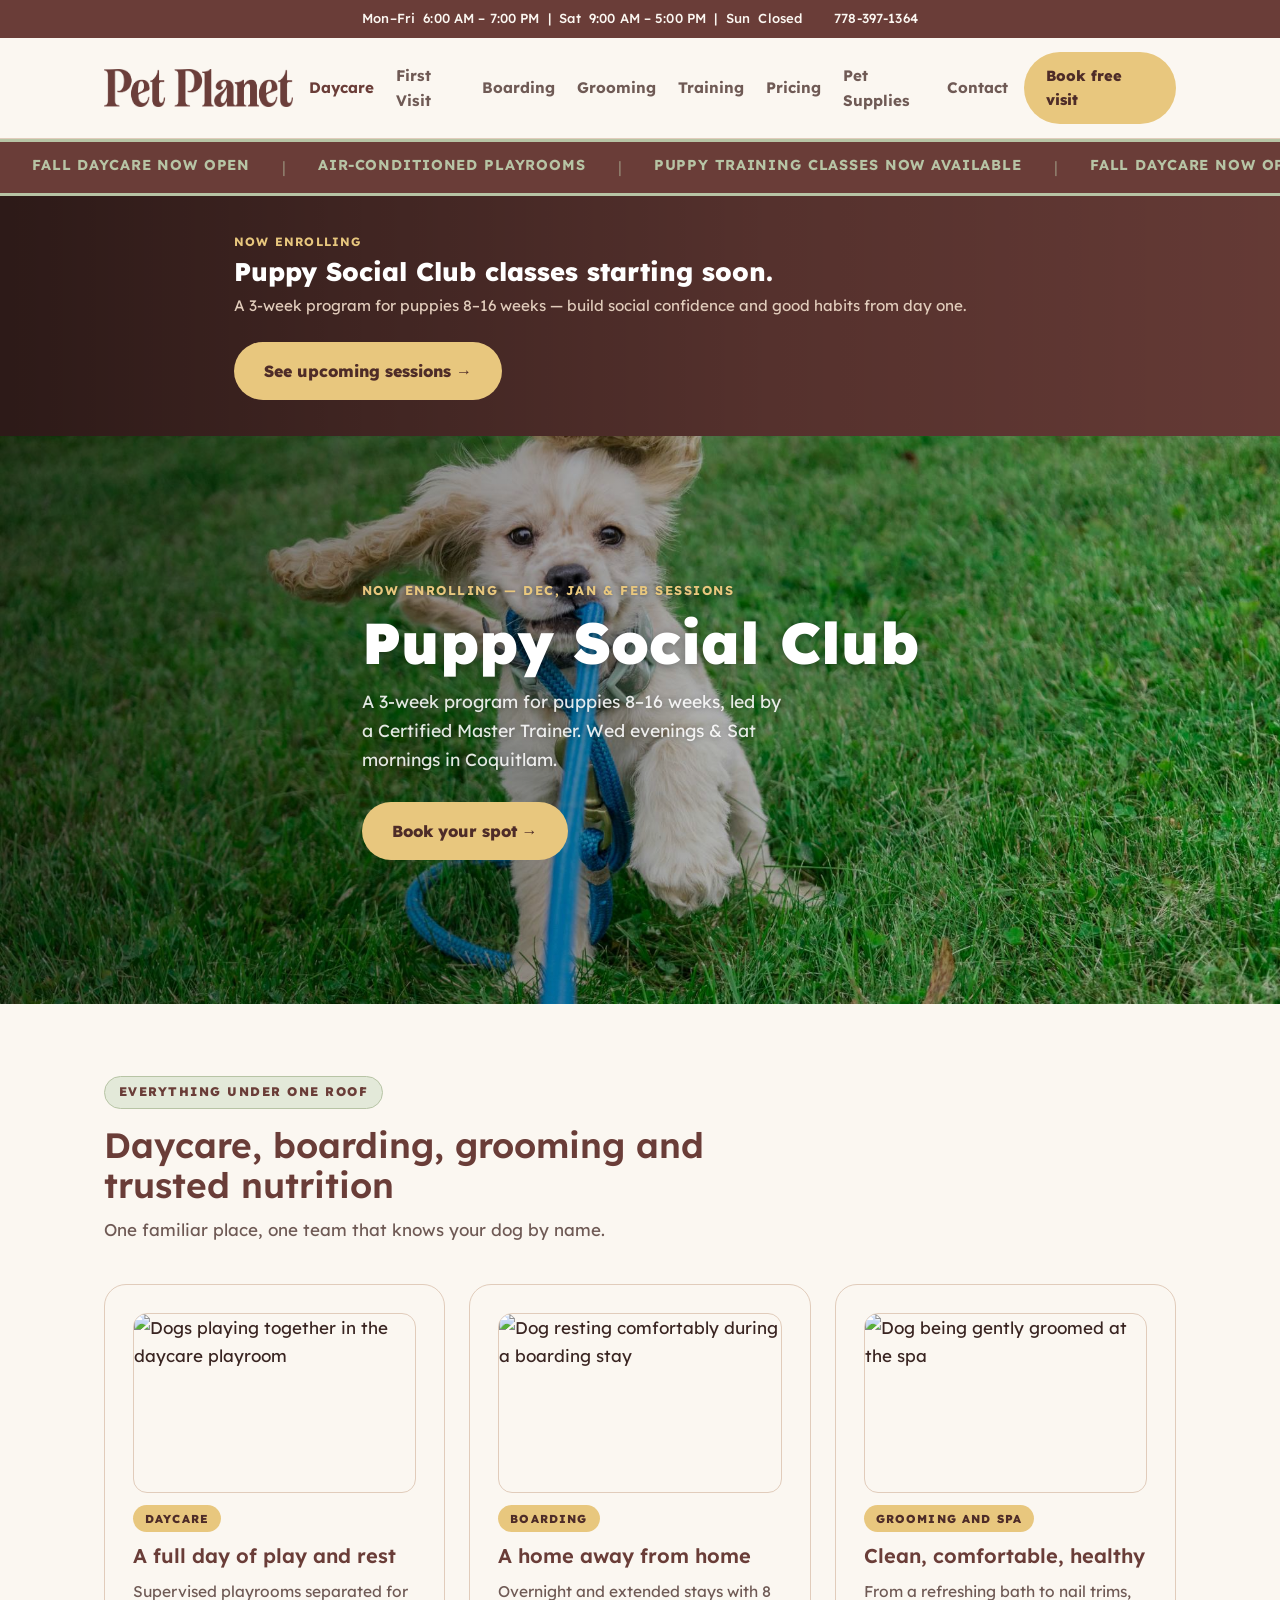
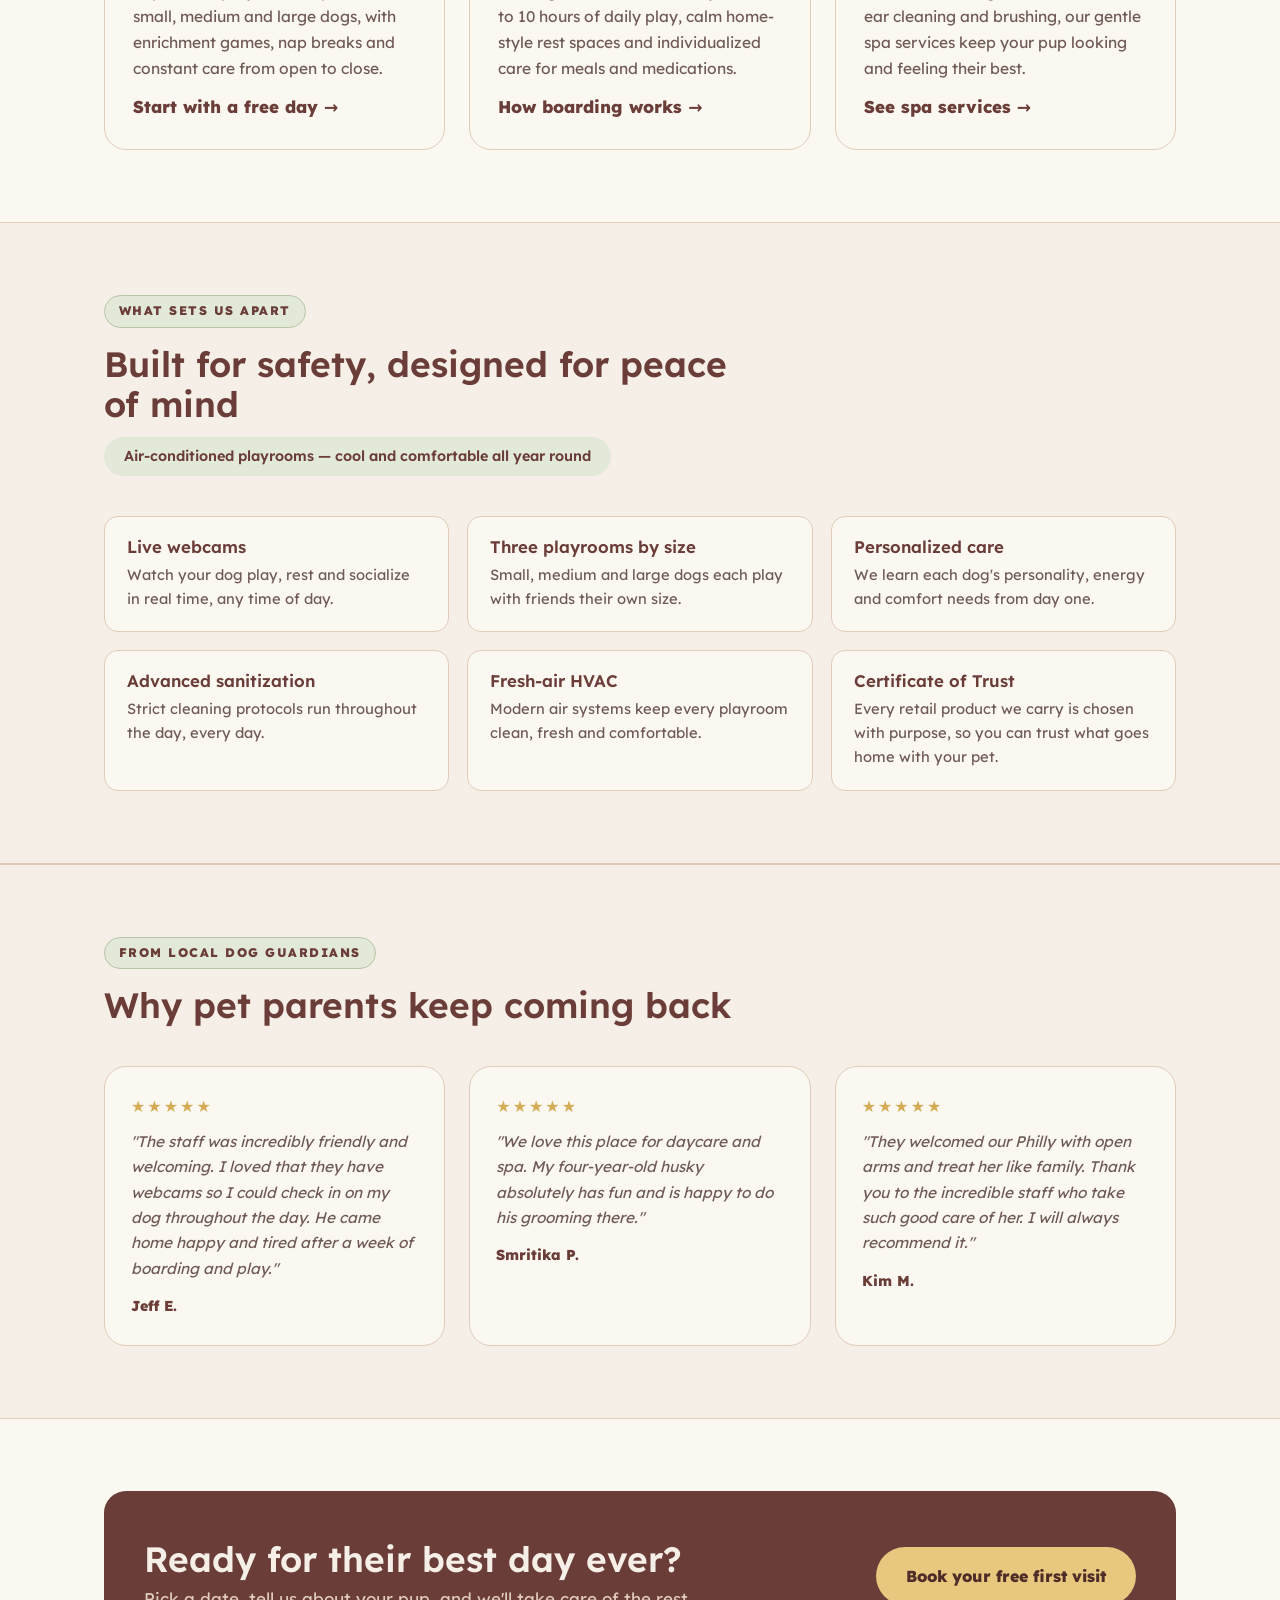
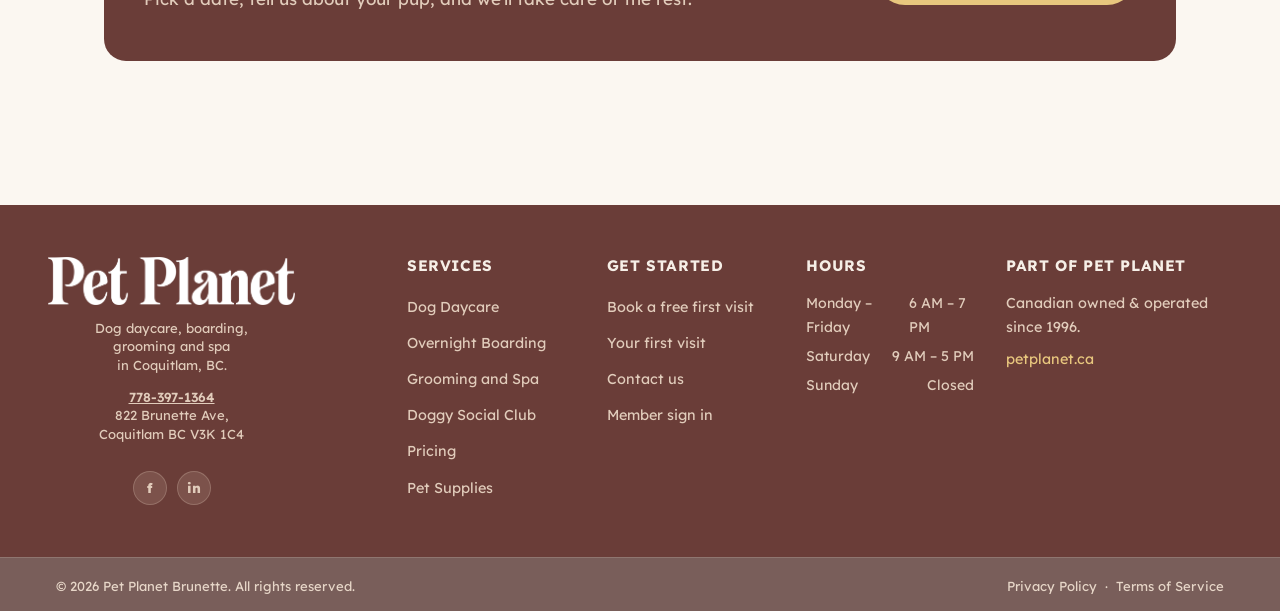
==== commit 2d61f27d: "Use landscape puppy photo for homepage hero banner Add assets/puppy-social-club-banner.jpg (horizont" ====
--- a/index.html
+++ b/index.html
@@ -82,7 +82,7 @@
 </section>
 
 <section class="hero-banner" style="position:relative;overflow:hidden;min-height:420px;display:flex;align-items:center;">
-  <img src="assets/puppy-social-club-hero.jpg" alt="Corgi puppy at Puppy Social Club training" style="position:absolute;inset:0;width:100%;height:100%;object-fit:cover;object-position:center 20%;">
+  <img src="assets/puppy-social-club-banner.jpg" alt="Puppy running on a leash at Puppy Social Club" style="position:absolute;inset:0;width:100%;height:100%;object-fit:cover;object-position:center 30%;">
   <div style="position:absolute;inset:0;background:linear-gradient(to right,rgba(0,0,0,0.55) 0%,rgba(0,0,0,0.2) 65%,transparent 100%);"></div>
   <div class="wrap" style="position:relative;z-index:1;padding-top:72px;padding-bottom:72px;">
     <p style="font-size:0.8rem;font-weight:700;text-transform:uppercase;letter-spacing:0.12em;color:var(--butter);margin:0 0 10px;text-shadow:0 1px 4px rgba(0,0,0,0.4);">Now enrolling &mdash; Dec, Jan &amp; Feb sessions</p>
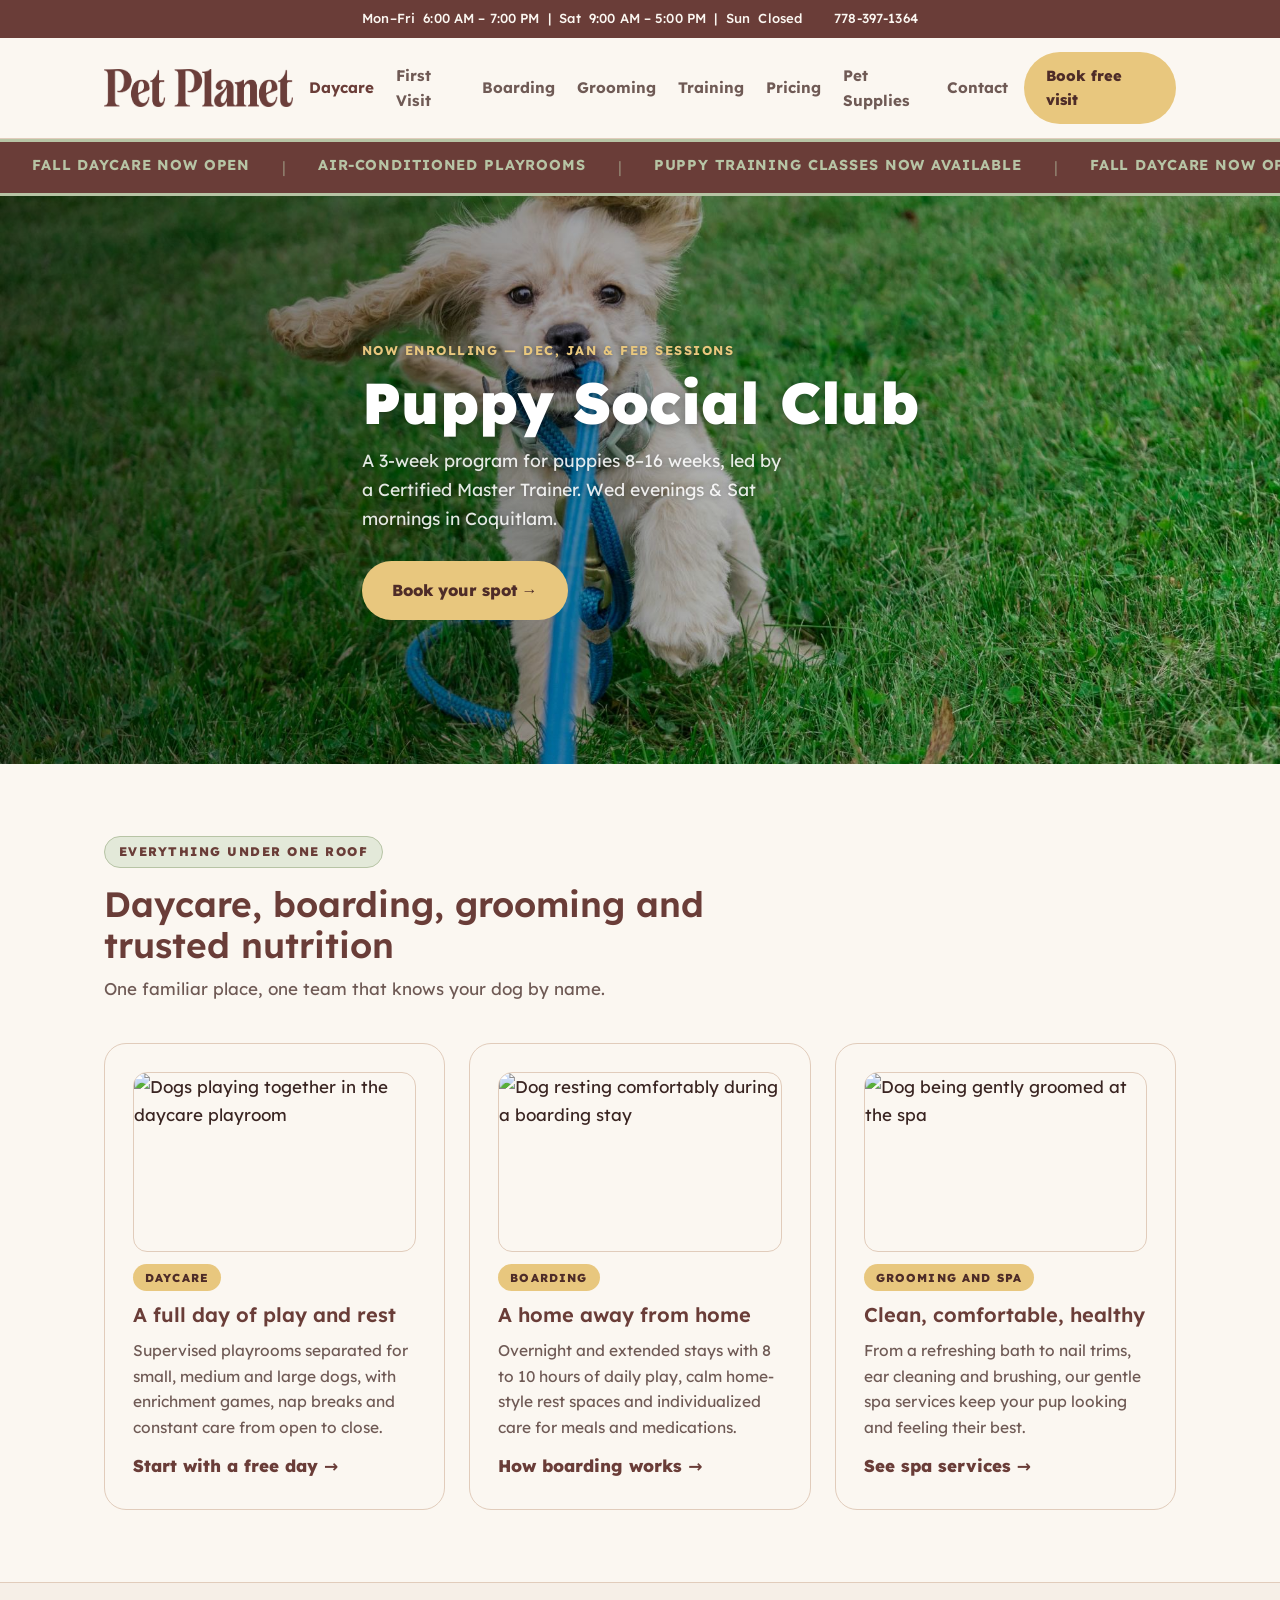
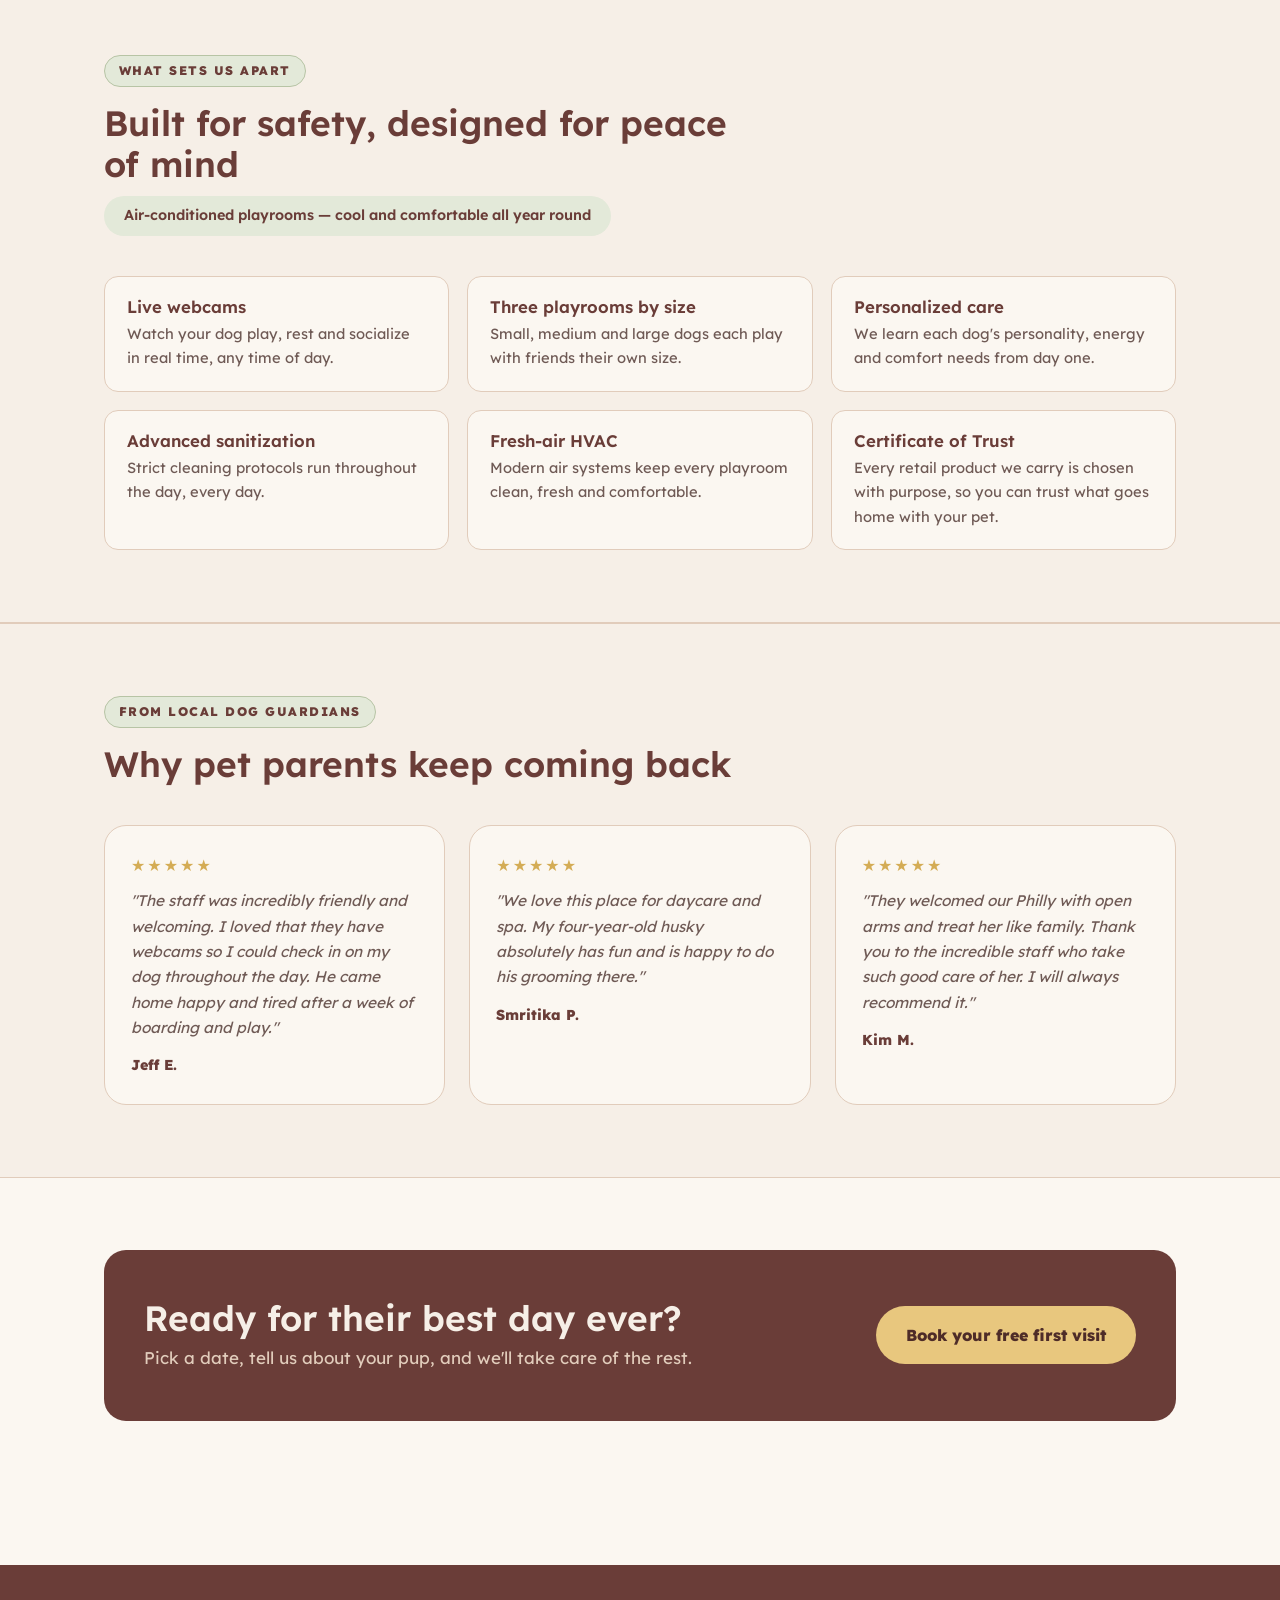
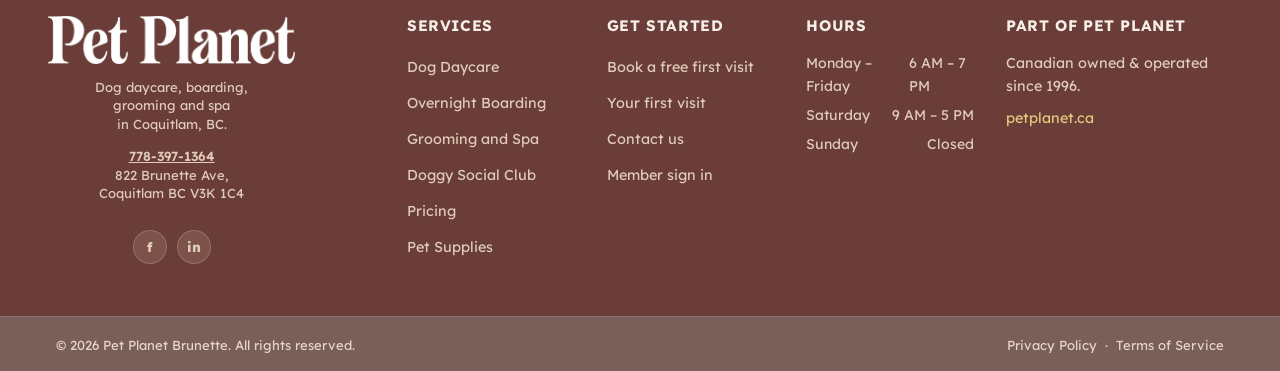
==== commit c0010cfe: "Remove redundant Puppy Social Club banner strip from homepage The full-bleed hero already carries th" ====
--- a/index.html
+++ b/index.html
@@ -70,16 +70,6 @@
   </div>
 </div>
 
-<section class="summer-banner" style="background:var(--bark);padding:36px 0;">
-  <div class="summer-banner-inner" style="max-width:860px;margin:0 auto;padding:0 24px;display:flex;align-items:center;justify-content:space-between;gap:24px;flex-wrap:wrap;">
-    <div>
-      <p style="font-size:0.75rem;font-weight:700;text-transform:uppercase;letter-spacing:0.1em;color:var(--butter);margin-bottom:6px;">Now enrolling</p>
-      <h2 style="font-size:1.6rem;font-weight:800;color:#fff;margin:0 0 6px;line-height:1.15;">Puppy Social Club classes starting soon.</h2>
-      <p style="color:var(--bone);font-size:0.95rem;margin:0;">A 3-week program for puppies 8–16 weeks — build social confidence and good habits from day one.</p>
-    </div>
-    <a class="btn" href="training.html" style="background:var(--butter);color:var(--bark-deep);font-weight:800;white-space:nowrap;flex-shrink:0;">See upcoming sessions &rarr;</a>
-  </div>
-</section>
 
 <section class="hero-banner" style="position:relative;overflow:hidden;min-height:420px;display:flex;align-items:center;">
   <img src="assets/puppy-social-club-banner.jpg" alt="Puppy running on a leash at Puppy Social Club" style="position:absolute;inset:0;width:100%;height:100%;object-fit:cover;object-position:center 30%;">
